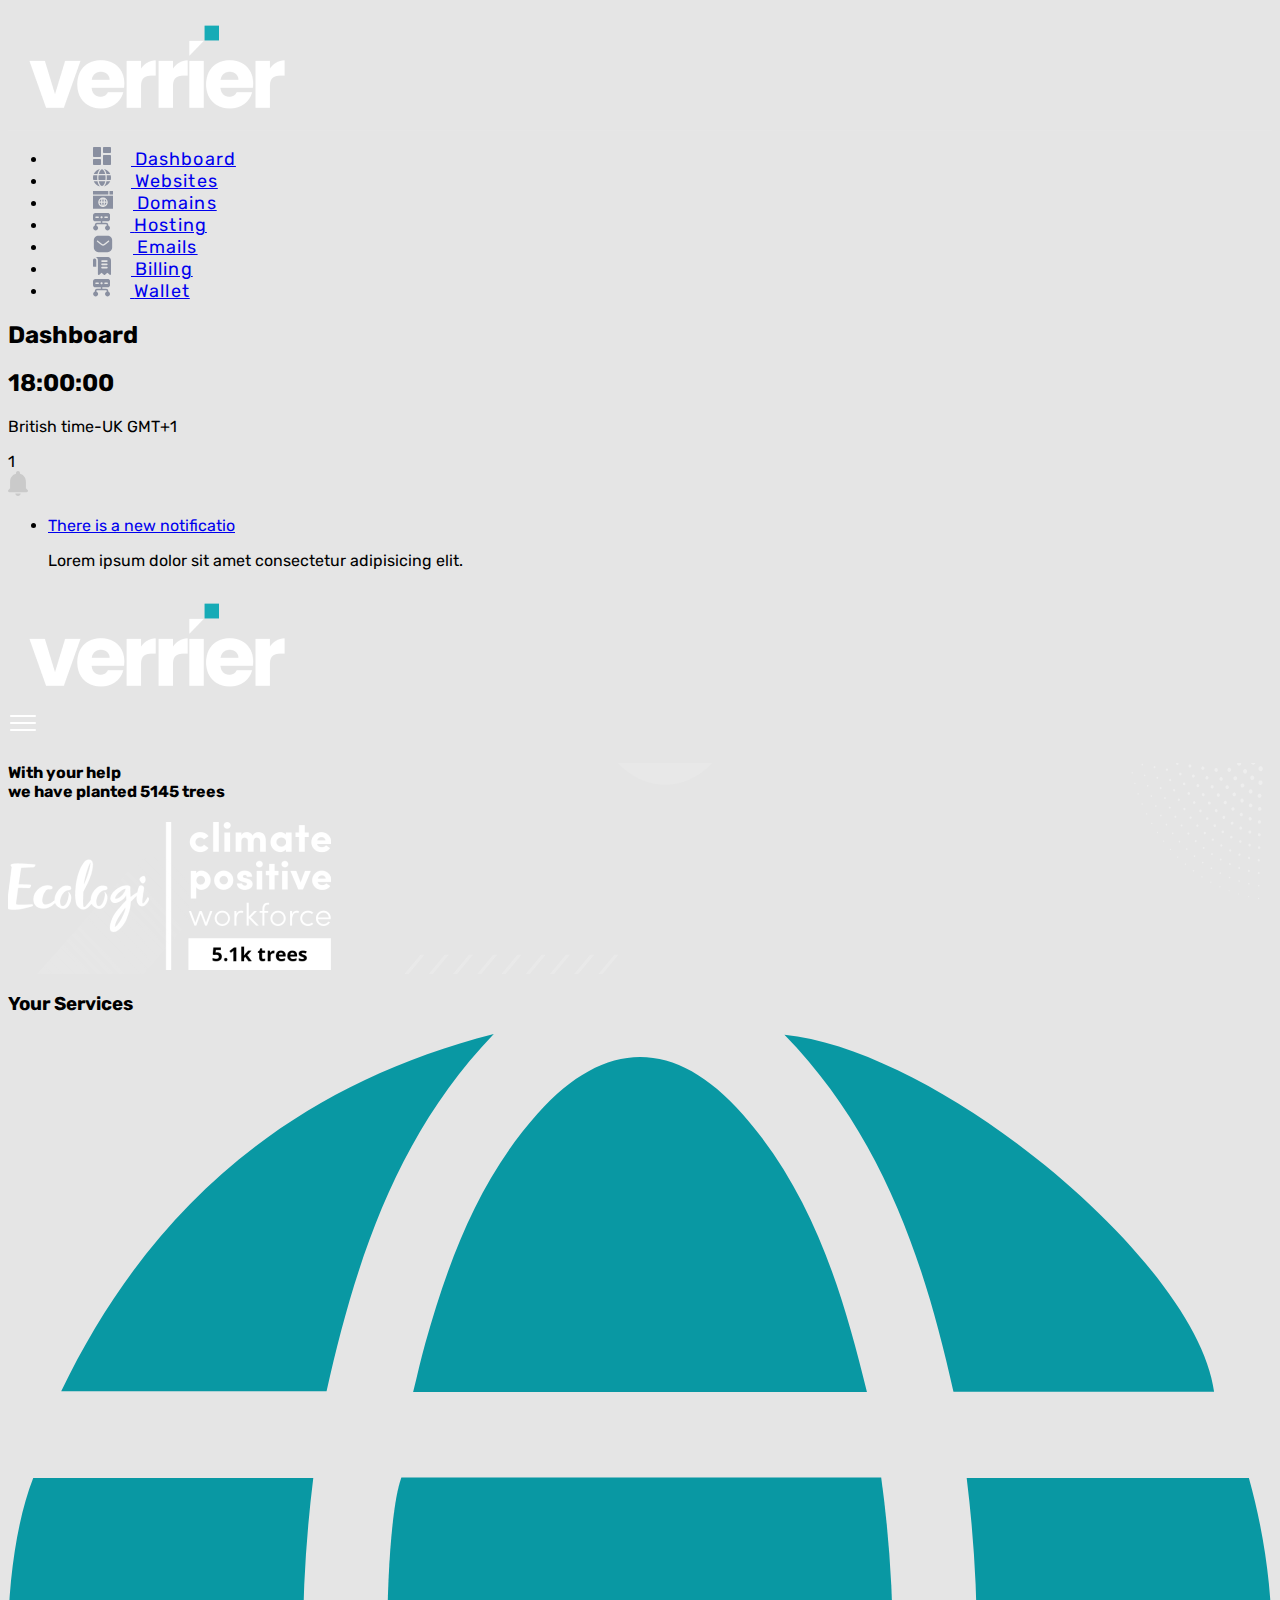
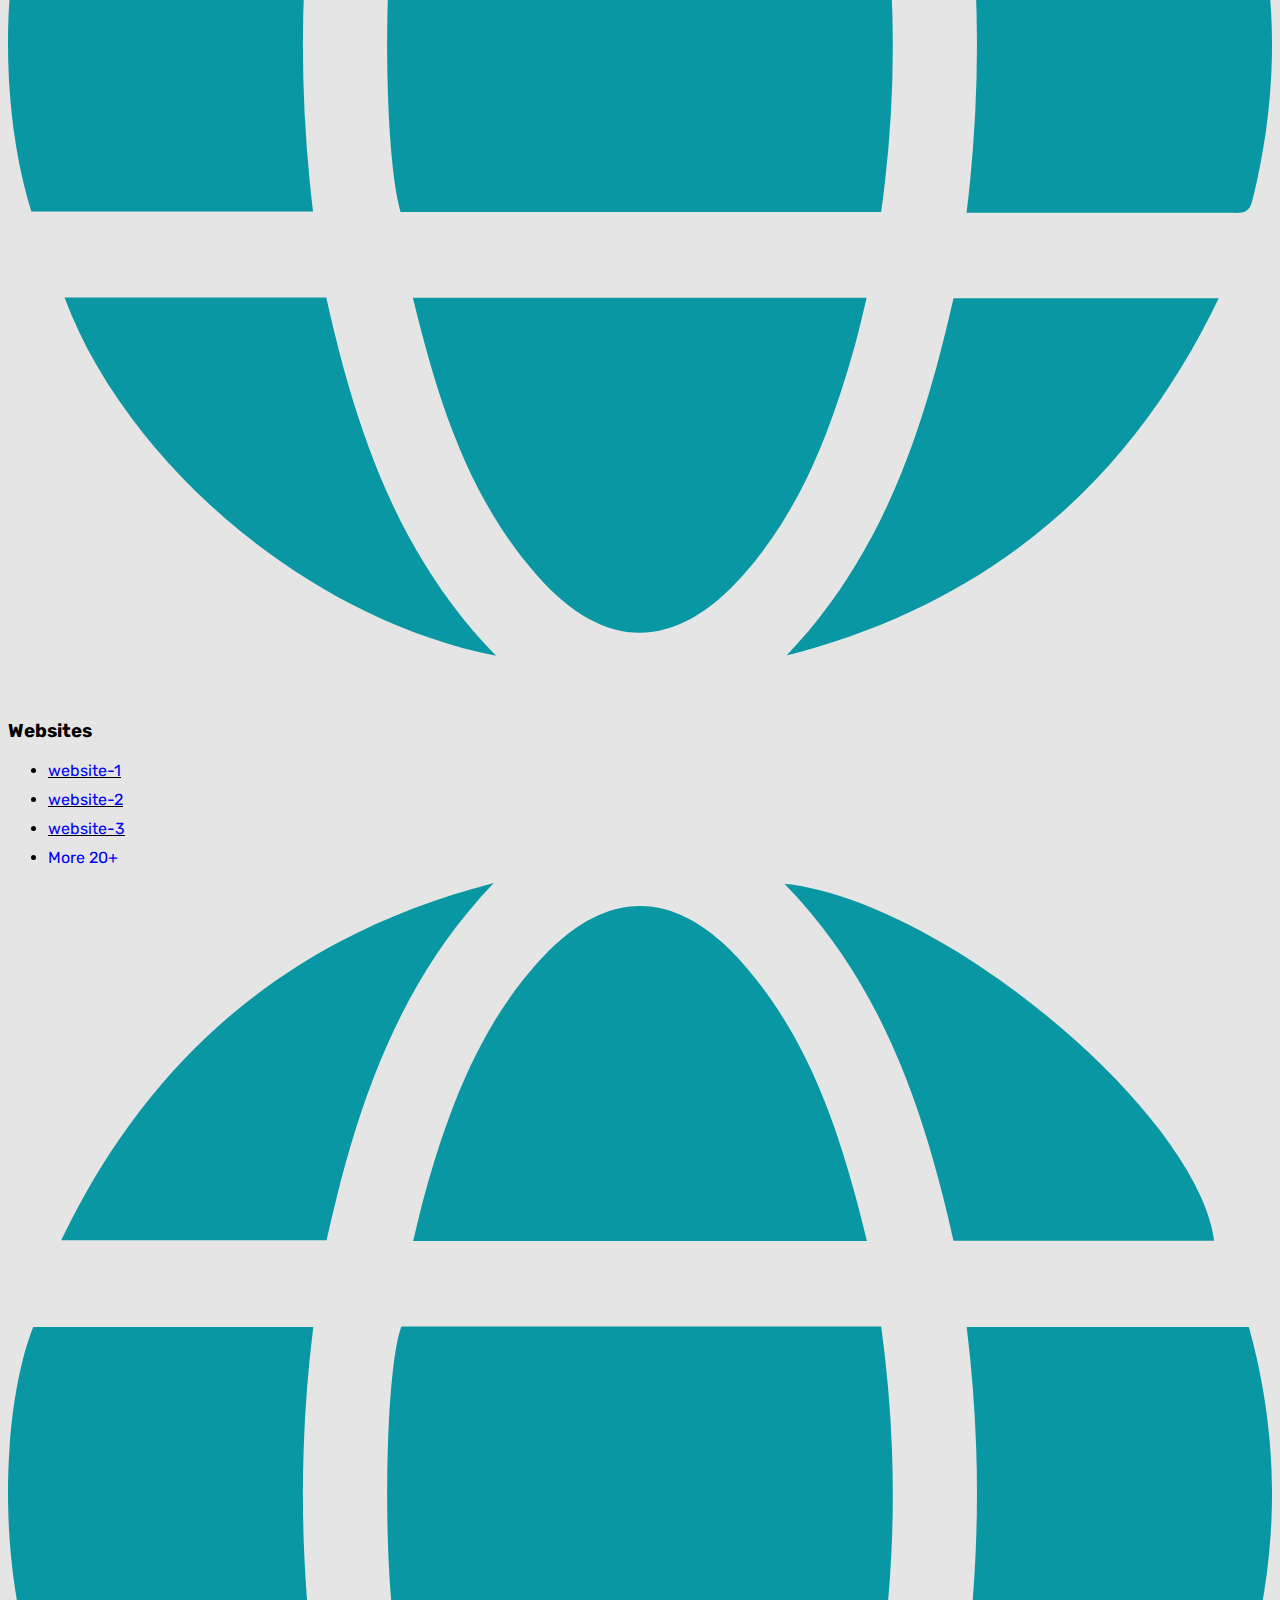
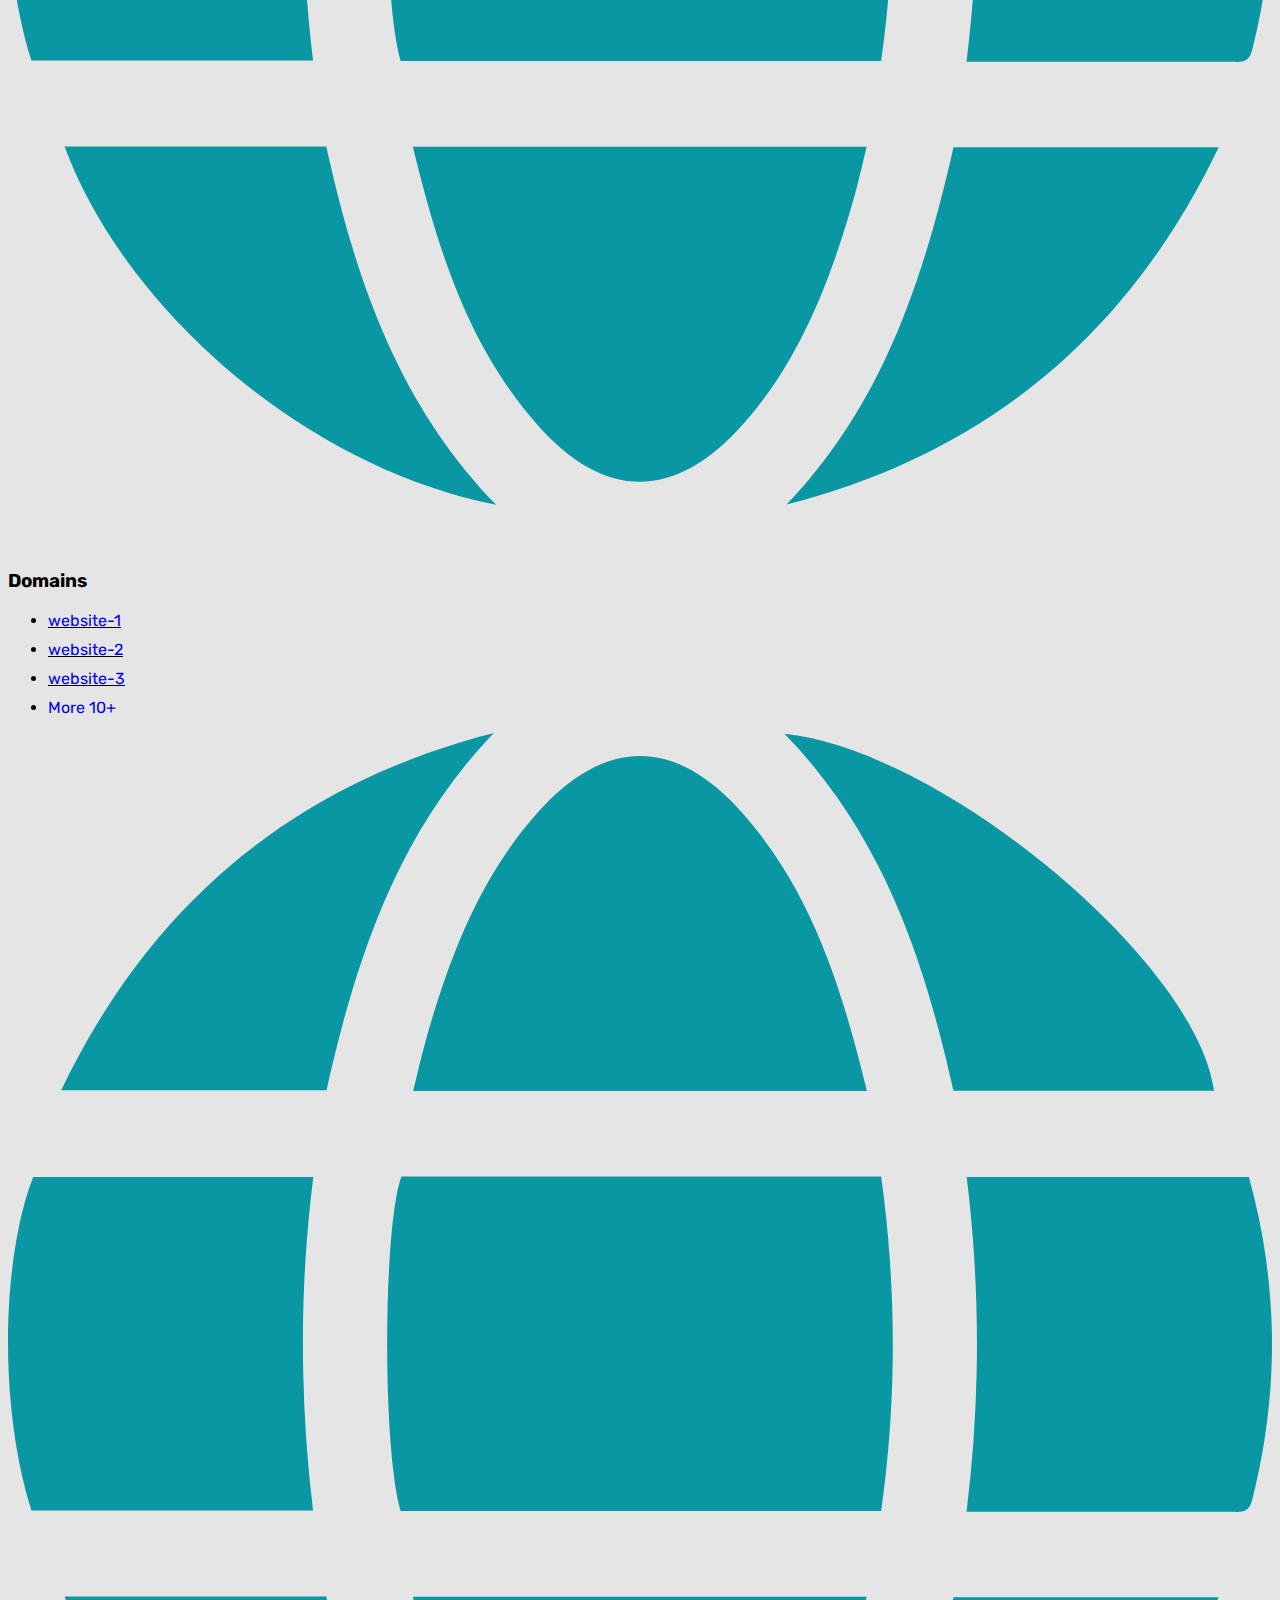
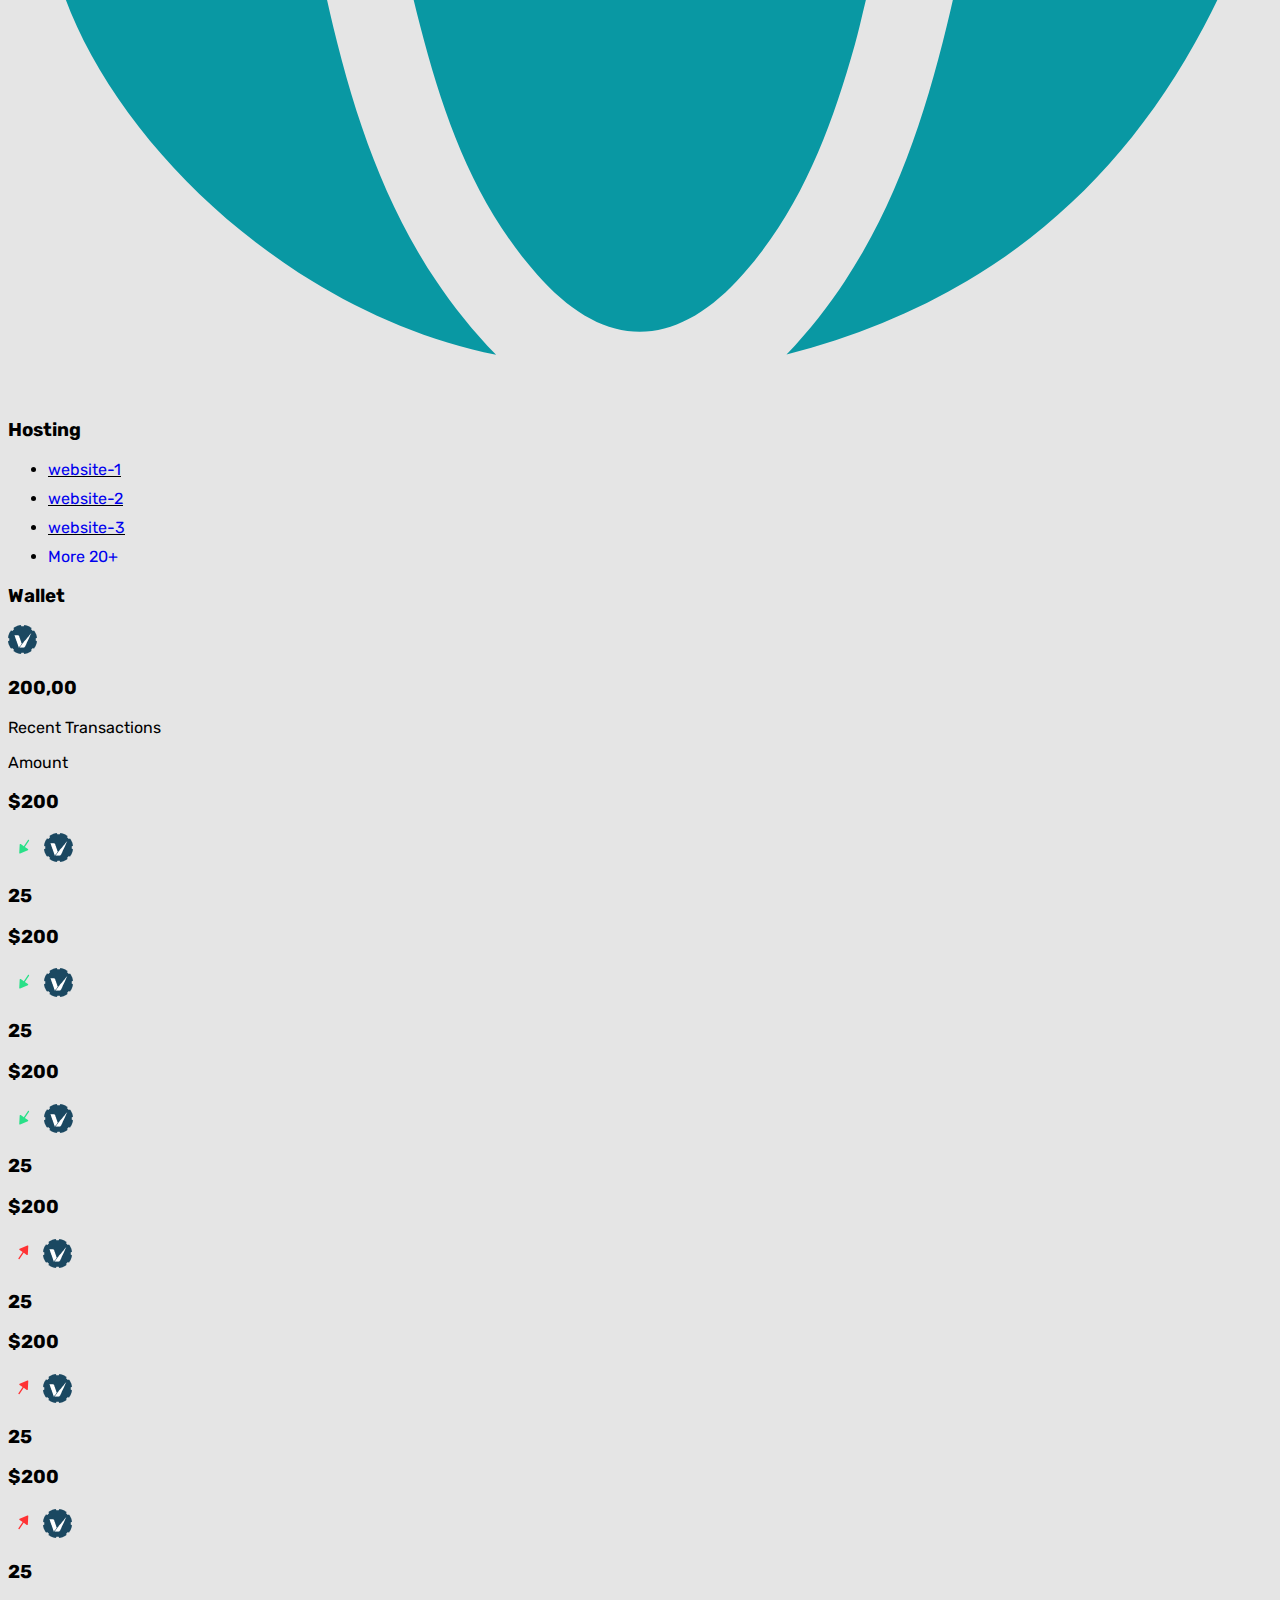
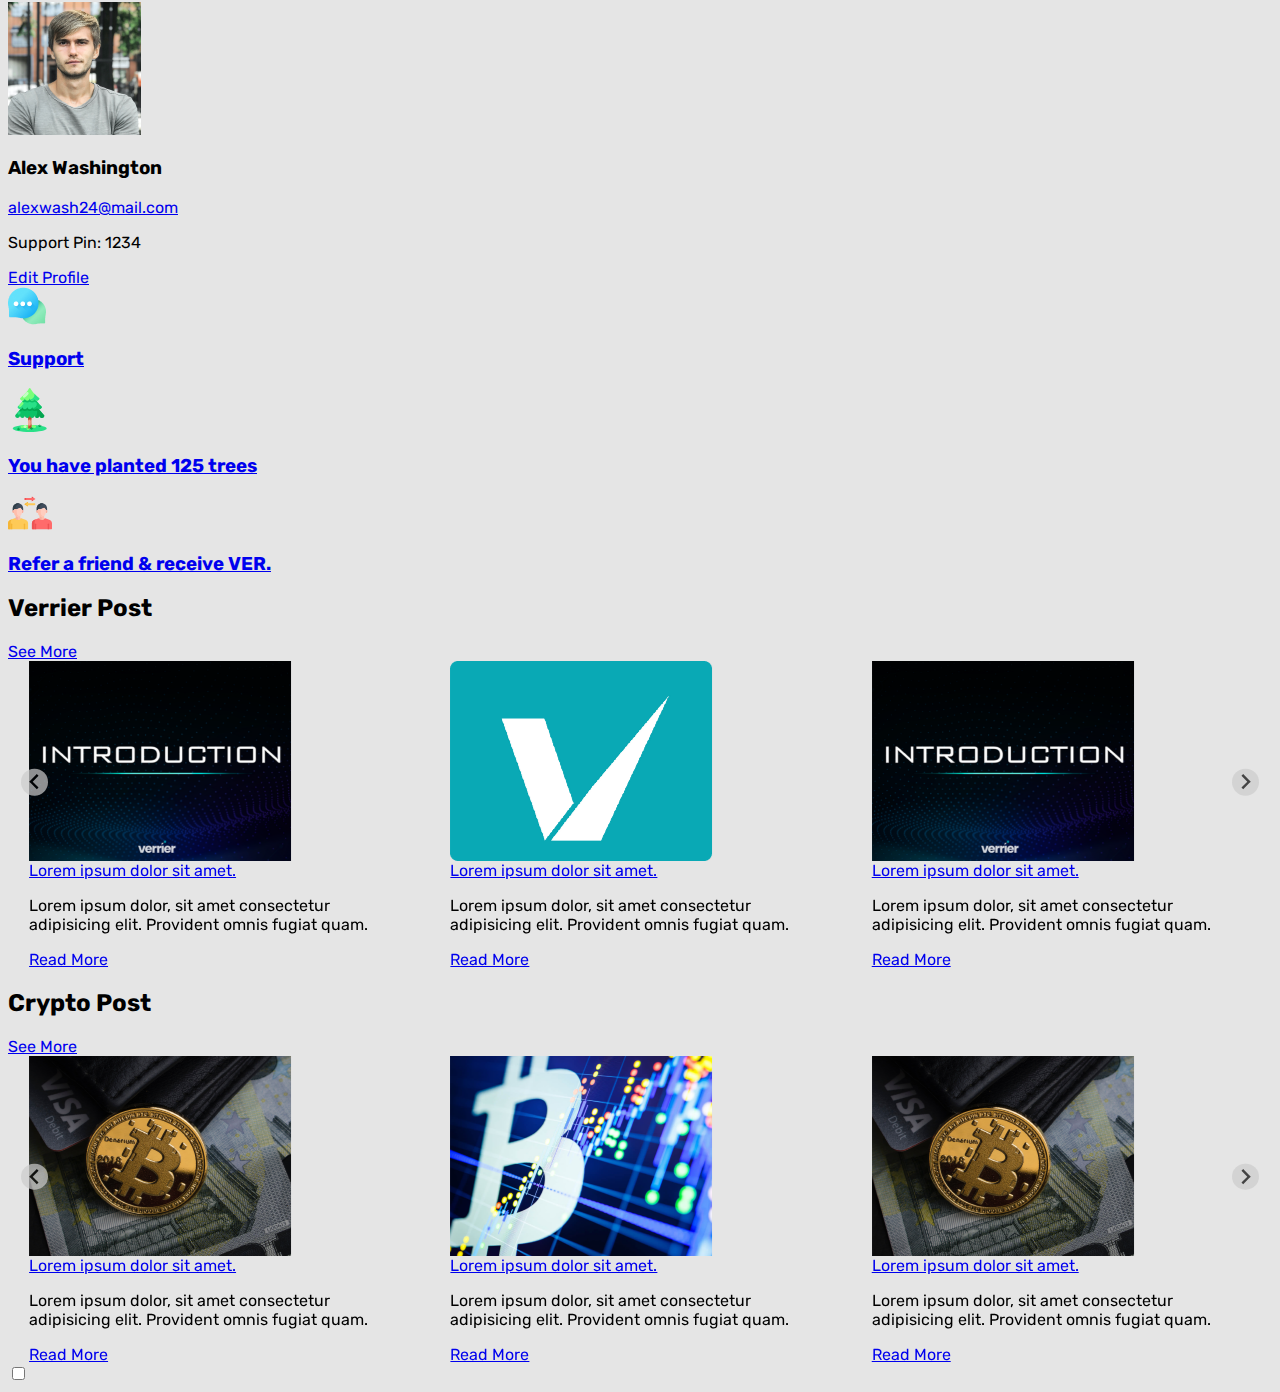
==== domains.html @ bfeae564 "Home page and wallet page design complete with responsive" ====
<!DOCTYPE html>
<html lang="en" class="">

<head>
    <meta charset="UTF-8" />
    <meta http-equiv="X-UA-Compatible" content="IE=edge" />
    <meta name="viewport" content="width=device-width, initial-scale=1.0" />
    <title>Verrier Technology Dashboard</title>

    
    <!-- Animate CSS -->
    <link rel="stylesheet" href="./lib/animate.min.css" />
    <!-- Slider Style CSS -->
    <link rel="stylesheet" href="./lib/splide.min.css" />
    <!-- Styleseets Files -->
    <link rel="stylesheet" href="style.css" />
    <link rel="stylesheet" href="./inc/custom.style.css" />

</head>

<body class="dark:bg-body-black">
    <div class="w-full min-h-screen">
        <div class="max-w-full mx-auto">
            <div class="flex">

                <!-- Header Area -->
                <header
                    class="menu-bar text-gray-400 dark:text-gray-200 bg-site-blue dark:bg-dark-black min-h-screen w-0 hidden lg:w-64 lg:max-w-6xl lg:block flex-shrink-0">
                    <div class="menu-content">
                        <div class="logo h-20 flex justify-center items-center mb-8 animate__animated animate__fadeIn">
                            <a class="" href="index.html">
                                <img class="block text-center mx-auto w-40" src="media/logo.png" alt="logo" />
                            </a>
                        </div>
                        <nav class="menu-items animate__animated animate__fadeIn">
                            <ul class="list-none">
                                <li>
                                    <a class="flex align-middle active" href="index.html">
                                        <svg viewBox="0 0 20 20" fill="none" xmlns="http://www.w3.org/2000/svg">
                                            <path
                                                d="M1.11111 11.1111H7.77778C8.38889 11.1111 8.88889 10.6111 8.88889 10V1.11111C8.88889 0.5 8.38889 0 7.77778 0H1.11111C0.5 0 0 0.5 0 1.11111V10C0 10.6111 0.5 11.1111 1.11111 11.1111ZM1.11111 20H7.77778C8.38889 20 8.88889 19.5 8.88889 18.8889V14.4444C8.88889 13.8333 8.38889 13.3333 7.77778 13.3333H1.11111C0.5 13.3333 0 13.8333 0 14.4444V18.8889C0 19.5 0.5 20 1.11111 20ZM12.2222 20H18.8889C19.5 20 20 19.5 20 18.8889V10C20 9.38889 19.5 8.88889 18.8889 8.88889H12.2222C11.6111 8.88889 11.1111 9.38889 11.1111 10V18.8889C11.1111 19.5 11.6111 20 12.2222 20ZM11.1111 1.11111V5.55556C11.1111 6.16667 11.6111 6.66667 12.2222 6.66667H18.8889C19.5 6.66667 20 6.16667 20 5.55556V1.11111C20 0.5 19.5 0 18.8889 0H12.2222C11.6111 0 11.1111 0.5 11.1111 1.11111Z"
                                                fill="#898FA0" />
                                        </svg>
                                        <span>Dashboard</span>
                                    </a>
                                </li>
                                <li>
                                    <a class="flex align-middle" href="website.html">
                                        <svg viewBox="0 0 20 20" fill="none" xmlns="http://www.w3.org/2000/svg">
                                            <path
                                                d="M13.8165 7.01773C11.2578 7.01773 8.73851 7.01773 6.22384 7.01773C5.93051 7.82752 5.92184 11.3384 6.21184 12.3096C8.73451 12.3096 11.2625 12.3096 13.8152 12.3096C14.0638 10.5472 14.0598 8.7994 13.8165 7.01773Z"
                                                fill="#898FA0" />
                                            <path
                                                d="M13.5863 13.6681C11.1762 13.6681 8.80492 13.6681 6.40625 13.6681C6.79625 15.2691 7.26758 16.8083 8.37158 18.0612C9.44292 19.2769 10.5643 19.2689 11.6403 18.0472C12.5569 17.0069 13.0269 15.7461 13.3956 14.4387C13.4643 14.1949 13.5176 13.9471 13.5863 13.6681Z"
                                                fill="#898FA0" />
                                            <path
                                                d="M6.41016 5.66519C8.81882 5.66519 11.1915 5.66519 13.5908 5.66519C13.2015 4.06554 12.7295 2.52635 11.6275 1.2728C10.5635 0.0631042 9.45015 0.0631046 8.38149 1.25885C7.44882 2.30181 6.97549 3.57329 6.60282 4.89128C6.53349 5.13508 6.48016 5.38286 6.41016 5.66519Z"
                                                fill="#898FA0" />
                                            <path
                                                d="M19.6343 7.02571C18.1503 7.02571 16.6803 7.02571 15.169 7.02571C15.3863 8.79144 15.3863 10.5392 15.167 12.3236C15.4403 12.3236 15.6703 12.3236 15.901 12.3236C17.0543 12.3236 18.2083 12.3236 19.3617 12.3229C19.5023 12.3229 19.633 12.3495 19.6856 12.1409C20.1163 10.4343 20.1096 8.7363 19.6343 7.02571Z"
                                                fill="#898FA0" />
                                            <path
                                                d="M4.83046 7.02638C3.32446 7.02638 1.86113 7.02638 0.399129 7.02638C-0.0668709 8.21084 -0.184204 10.5299 0.369796 12.3023C1.83446 12.3023 3.30713 12.3023 4.82646 12.3023C4.61446 10.5432 4.60979 8.7941 4.83046 7.02638Z"
                                                fill="#898FA0" />
                                            <path
                                                d="M12.3184 19.328C15.4717 18.5215 17.7344 16.6449 19.157 13.6734C17.7324 13.6734 16.3637 13.6734 14.9604 13.6734C14.493 15.7341 13.849 17.731 12.3184 19.328Z"
                                                fill="#898FA0" />
                                            <path
                                                d="M12.2852 0.0119557C13.8292 1.59832 14.4958 3.57331 14.9598 5.66122C16.3372 5.66122 17.7105 5.66122 19.0838 5.66122C18.8218 3.63774 14.7858 0.267049 12.2852 0.0119557Z"
                                                fill="#898FA0" />
                                            <path
                                                d="M7.68646 -1.14441e-05C4.52846 0.810443 2.2658 2.68445 0.841797 5.65457C2.27046 5.65457 3.64646 5.65457 5.04046 5.65457C5.50313 3.57795 6.1598 1.58968 7.68646 -1.14441e-05Z"
                                                fill="#898FA0" />
                                            <path
                                                d="M5.03586 13.6648C3.6432 13.6648 2.27186 13.6648 0.894531 13.6648C1.80853 16.1447 4.5932 18.7062 7.7232 19.3333C6.1692 17.735 5.50253 15.7647 5.03586 13.6648Z"
                                                fill="#898FA0" />
                                        </svg>
                                        <span>Websites</span>
                                    </a>
                                </li>
                                <li>
                                    <a class="flex align-middle" href="domains.html">
                                        <svg viewBox="0 0 20 18" fill="none" xmlns="http://www.w3.org/2000/svg">
                                            <path d="M20 0H16.4844V3.51562H20V0Z" fill="#898FA0" />
                                            <path d="M15.3125 0H0V3.51562H15.3125V0Z" fill="#898FA0" />
                                            <path
                                                d="M9.21973 11.7578C9.30617 13.5269 9.76961 14.5301 9.99988 14.7105C10.2302 14.5301 10.6936 13.5269 10.78 11.7578H9.21973Z"
                                                fill="#898FA0" />
                                            <path
                                                d="M8.46887 14.2836C8.23598 13.585 8.09039 12.704 8.04762 11.7578H6.49414C6.68961 12.9312 7.46168 13.9119 8.50844 14.3979C8.49512 14.3607 8.48191 14.3227 8.46887 14.2836Z"
                                                fill="#898FA0" />
                                            <path
                                                d="M9.99988 7.63327C9.76961 7.81362 9.30617 8.81682 9.21973 10.5859H10.78C10.6936 8.81682 10.2302 7.81362 9.99988 7.63327Z"
                                                fill="#898FA0" />
                                            <path
                                                d="M6.49414 10.5859H8.04762C8.09035 9.63969 8.23598 8.75875 8.46887 8.06012C8.48188 8.02106 8.49508 7.98309 8.50844 7.94586C7.46168 8.43184 6.68957 9.41254 6.49414 10.5859Z"
                                                fill="#898FA0" />
                                            <path
                                                d="M11.4922 7.94586C11.5055 7.98309 11.5187 8.02106 11.5318 8.06012C11.7646 8.75875 11.9103 9.63969 11.953 10.5859H13.5065C13.311 9.41254 12.5389 8.43184 11.4922 7.94586Z"
                                                fill="#898FA0" />
                                            <path
                                                d="M0 4.6875V17.6562H20V4.6875H0ZM10 15.8984C7.39375 15.8984 5.27344 13.7781 5.27344 11.1719C5.27344 8.56562 7.39375 6.44531 10 6.44531C12.6062 6.44531 14.7266 8.56562 14.7266 11.1719C14.7266 13.7781 12.6062 15.8984 10 15.8984Z"
                                                fill="#898FA0" />
                                            <path
                                                d="M11.953 11.7578C11.9102 12.7041 11.7646 13.585 11.5318 14.2836C11.5188 14.3227 11.5055 14.3607 11.4922 14.3979C12.5389 13.9119 13.311 12.9312 13.5065 11.7578H11.953Z"
                                                fill="#898FA0" />
                                        </svg>
                                        <span>Domains</span>
                                    </a>
                                </li>
                                <li>
                                    <a class="flex align-middle" href="hosting.html">
                                        <svg viewBox="0 0 20 21" fill="none" xmlns="http://www.w3.org/2000/svg">
                                            <path
                                                d="M9.13366 11.4412C9.13366 10.8613 9.13366 10.3363 9.13366 9.765C8.98935 9.765 8.86158 9.765 8.73316 9.765C6.7697 9.76566 4.80558 9.76831 2.84212 9.76698C1.11566 9.76566 0.00219079 8.65418 0.0015288 6.93434C0.00020482 5.53291 -0.00111916 4.13148 0.0015288 2.73071C0.00483874 1.16114 1.14545 0.00530479 2.71039 0.00331883C7.56475 -0.00131509 12.4191 -0.00131509 17.2735 0.00265684C18.8563 0.00398081 19.9962 1.15849 19.9989 2.74858C20.0015 4.18311 20.0009 5.61698 19.9989 7.05151C19.9969 8.60586 18.8378 9.76169 17.2735 9.76434C15.2769 9.76765 13.2797 9.765 11.2831 9.765C11.1534 9.765 11.0236 9.765 10.872 9.765C10.872 10.3323 10.872 10.8659 10.872 11.4445C11.0044 11.4445 11.1223 11.4445 11.2394 11.4445C12.5853 11.4445 13.9311 11.4431 15.2776 11.4451C16.7949 11.4471 17.8209 12.4639 17.7885 13.9825C17.7786 14.4472 17.8792 14.7041 18.33 14.9444C19.5196 15.5779 20.0585 16.9145 19.742 18.1822C19.4316 19.4261 18.3843 20.2727 17.057 20.3535C15.7145 20.4349 14.4514 19.4731 14.1443 18.1345C13.8245 16.7417 14.5103 15.3131 15.7741 14.8021C16.0409 14.6942 16.1335 14.5598 16.1018 14.2937C16.0872 14.1738 16.1011 14.0514 16.0991 13.9296C16.0898 13.4311 15.8158 13.1531 15.316 13.1524C13.6392 13.1497 11.9623 13.1517 10.2855 13.1517C8.43195 13.1517 6.57839 13.1504 4.72548 13.1517C4.13499 13.1524 3.90726 13.3808 3.90197 13.9686C3.90197 14.0017 3.90594 14.0355 3.9013 14.0679C3.84305 14.4664 3.96221 14.6968 4.36668 14.9014C5.55892 15.5051 6.14214 16.8251 5.86741 18.1027C5.5993 19.3506 4.54211 20.2449 3.20953 20.3509C1.87694 20.4568 0.594009 19.5128 0.259042 18.1809C-0.0865157 16.8046 0.580769 15.3423 1.83391 14.8193C2.13843 14.6922 2.22316 14.5386 2.20463 14.2367C2.16954 13.6687 2.22647 13.11 2.53695 12.6109C3.01953 11.835 3.7325 11.4537 4.63611 11.4458C6.00378 11.4339 7.37211 11.4412 8.74044 11.4405C8.85827 11.4412 8.97743 11.4412 9.13366 11.4412ZM4.81882 4.07984C4.37727 4.07984 3.93639 4.07322 3.49484 4.08183C2.97452 4.0911 2.66206 4.37972 2.6422 4.85371C2.62036 5.36543 2.91693 5.7421 3.43791 5.75865C4.34153 5.78777 5.24713 5.78844 6.15074 5.76063C6.64061 5.74541 6.96499 5.3449 6.9491 4.8782C6.93255 4.39561 6.60553 4.09176 6.0766 4.08183C5.65756 4.07389 5.23786 4.07984 4.81882 4.07984ZM15.3054 4.08117C15.3054 4.08051 15.3054 4.08051 15.3054 4.07984C14.8863 4.07984 14.4666 4.07984 14.0476 4.07984C14.0258 4.07984 14.0033 4.07984 13.9814 4.08051C13.4783 4.10169 13.1592 4.40091 13.1374 4.87291C13.1162 5.32769 13.43 5.73812 13.8973 5.75335C14.8228 5.78446 15.7502 5.78645 16.6757 5.75666C17.1636 5.74077 17.482 5.32637 17.4529 4.85834C17.4237 4.38634 17.1027 4.08977 16.5963 4.08117C16.166 4.07521 15.7357 4.08117 15.3054 4.08117ZM8.73779 4.9113C8.73647 5.59514 9.31041 6.18894 9.98101 6.19821C10.6648 6.20747 11.2606 5.60904 11.2606 4.91329C11.2613 4.24269 10.6635 3.64823 9.9916 3.64955C9.29386 3.65154 8.73912 4.21026 8.73779 4.9113Z"
                                                fill="#898FA0" />
                                        </svg>
                                        <span>Hosting</span>
                                    </a>
                                </li>
                                <li>
                                    <a class="flex align-middle" href="emails.html">
                                        <svg viewBox="0 0 20 18" fill="none" xmlns="http://www.w3.org/2000/svg">
                                            <path fill-rule="evenodd" clip-rule="evenodd"
                                                d="M14.5281 0.75C15.7573 0.75 16.9398 1.23583 17.8097 2.10758C18.6806 2.9775 19.1673 4.15083 19.1673 5.37917V12.6208C19.1673 15.1783 17.0865 17.25 14.5281 17.25H5.47232C2.9139 17.25 0.833984 15.1783 0.833984 12.6208V5.37917C0.833984 2.82167 2.90473 0.75 5.47232 0.75H14.5281ZM15.9865 6.745L16.0598 6.67167C16.2789 6.40583 16.2789 6.02083 16.0497 5.755C15.9223 5.61842 15.7472 5.535 15.5648 5.51667C15.3723 5.50658 15.189 5.57167 15.0506 5.7L10.9173 9C10.3857 9.44092 9.6239 9.44092 9.08399 9L4.95899 5.7C4.6739 5.48917 4.27974 5.51667 4.04232 5.76417C3.79482 6.01167 3.76732 6.40583 3.97724 6.68083L4.09732 6.8L8.26815 10.0542C8.78149 10.4575 9.4039 10.6775 10.0557 10.6775C10.7056 10.6775 11.339 10.4575 11.8514 10.0542L15.9865 6.745Z"
                                                fill="#898FA0" />
                                        </svg>
                                        <span>Emails</span>
                                    </a>
                                </li>
                                <li>
                                    <a class="flex align-middle" href="billing.html">
                                        <svg viewBox="0 0 20 20" fill="none" xmlns="http://www.w3.org/2000/svg">
                                            <path
                                                d="M15.9024 17.5596C15.0617 18.2798 14.2516 18.9733 13.4409 19.6662C12.9429 20.092 12.5109 20.0954 12.0156 19.6723C11.1974 18.9733 10.3805 18.2716 9.54731 17.5569C8.70591 18.2764 7.87746 18.9808 7.0531 19.6914C6.80852 19.9019 6.54418 20.0252 6.21443 19.9666C5.82201 19.8972 5.5529 19.6512 5.49226 19.2574C5.45479 19.0128 5.45275 18.7608 5.45275 18.5114C5.45547 13.506 5.48068 8.50118 5.45275 3.49573C5.44525 2.08613 4.68834 1.06283 3.44839 0.401297C3.34074 0.344069 3.22833 0.295697 3.11796 0.243237C3.1166 0.204404 3.11592 0.164889 3.11523 0.126055C3.37072 0.0844962 3.6262 0.00751023 3.88169 0.00682894C7.62743 -0.000665277 11.3725 -0.00202786 15.1182 0.00478506C15.775 0.00614764 16.4468 -0.0292795 17.0851 0.0926718C18.8612 0.432637 19.9976 1.9124 19.999 3.80026C20.0024 8.68036 19.9983 13.5611 19.997 18.4412C19.997 18.679 20.0126 18.9202 19.9833 19.1552C19.8866 19.9278 19.0895 20.2548 18.4872 19.7589C17.7344 19.1382 17.002 18.493 16.2601 17.8587C16.1483 17.7627 16.0346 17.67 15.9024 17.5596ZM12.718 12.7225C12.718 12.7218 12.718 12.7218 12.718 12.7211C13.6037 12.7211 14.4887 12.7238 15.3744 12.7204C15.9433 12.7184 16.335 12.3634 16.3486 11.8477C16.363 11.3129 15.9862 10.913 15.4044 10.9089C13.6221 10.8966 11.8399 10.8973 10.0583 10.9082C9.46828 10.9116 9.09016 11.2999 9.10106 11.8341C9.11196 12.3648 9.50507 12.7197 10.0957 12.7218C10.9705 12.7245 11.8439 12.7225 12.718 12.7225ZM12.7262 7.27213C11.8521 7.27213 10.978 7.27008 10.1039 7.27281C9.50916 7.27485 9.11605 7.62299 9.10174 8.15304C9.08676 8.69944 9.47441 9.08505 10.0855 9.08777C11.8446 9.09595 13.6044 9.09527 15.3642 9.08777C15.9576 9.08573 16.348 8.71647 16.3514 8.18915C16.3548 7.64752 15.9501 7.27417 15.3485 7.27213C14.4737 7.27008 13.6003 7.27213 12.7262 7.27213ZM12.6901 5.45172C13.5526 5.45172 14.4145 5.4558 15.277 5.44831C15.4555 5.44695 15.6449 5.43196 15.8097 5.36996C16.1947 5.22553 16.4011 4.82356 16.3398 4.40457C16.2792 3.99034 15.9426 3.66469 15.4998 3.6531C14.7517 3.63335 14.0023 3.64357 13.2535 3.64289C12.1873 3.6422 11.1204 3.63539 10.0542 3.64629C9.41855 3.6531 9.01931 4.11775 9.11469 4.70706C9.18691 5.15535 9.54663 5.4449 10.0699 5.44899C10.9433 5.45649 11.8167 5.45103 12.6901 5.45172Z"
                                                fill="#898FA0" />
                                            <path
                                                d="M3.64549 7.01661C3.64549 8.19729 3.63867 9.37796 3.65026 10.5586C3.65298 10.8203 3.58349 10.9156 3.30757 10.9095C2.54725 10.8925 1.78624 10.9116 1.02592 10.9027C0.358937 10.8952 0.0101152 10.558 0.00807136 9.89507C-0.000104144 7.73742 -0.00555448 5.58045 0.00943394 3.42416C0.0162469 2.40358 0.850829 1.61465 1.85165 1.63168C2.87018 1.64871 3.65503 2.46899 3.65298 3.50864C3.65094 4.67773 3.6523 5.84683 3.6523 7.01593C3.65026 7.01661 3.64753 7.01661 3.64549 7.01661Z"
                                                fill="#898FA0" />
                                        </svg>
                                        <span>Billing</span>
                                    </a>
                                </li>
                                <li>
                                    <a class="flex align-middle" href="wallet.html">
                                        <svg viewBox="0 0 20 21" fill="none" xmlns="http://www.w3.org/2000/svg">
                                            <path
                                                d="M9.13366 11.4412C9.13366 10.8613 9.13366 10.3363 9.13366 9.765C8.98935 9.765 8.86158 9.765 8.73316 9.765C6.7697 9.76566 4.80558 9.76831 2.84212 9.76698C1.11566 9.76566 0.00219079 8.65418 0.0015288 6.93434C0.00020482 5.53291 -0.00111916 4.13148 0.0015288 2.73071C0.00483874 1.16114 1.14545 0.00530479 2.71039 0.00331883C7.56475 -0.00131509 12.4191 -0.00131509 17.2735 0.00265684C18.8563 0.00398081 19.9962 1.15849 19.9989 2.74858C20.0015 4.18311 20.0009 5.61698 19.9989 7.05151C19.9969 8.60586 18.8378 9.76169 17.2735 9.76434C15.2769 9.76765 13.2797 9.765 11.2831 9.765C11.1534 9.765 11.0236 9.765 10.872 9.765C10.872 10.3323 10.872 10.8659 10.872 11.4445C11.0044 11.4445 11.1223 11.4445 11.2394 11.4445C12.5853 11.4445 13.9311 11.4431 15.2776 11.4451C16.7949 11.4471 17.8209 12.4639 17.7885 13.9825C17.7786 14.4472 17.8792 14.7041 18.33 14.9444C19.5196 15.5779 20.0585 16.9145 19.742 18.1822C19.4316 19.4261 18.3843 20.2727 17.057 20.3535C15.7145 20.4349 14.4514 19.4731 14.1443 18.1345C13.8245 16.7417 14.5103 15.3131 15.7741 14.8021C16.0409 14.6942 16.1335 14.5598 16.1018 14.2937C16.0872 14.1738 16.1011 14.0514 16.0991 13.9296C16.0898 13.4311 15.8158 13.1531 15.316 13.1524C13.6392 13.1497 11.9623 13.1517 10.2855 13.1517C8.43195 13.1517 6.57839 13.1504 4.72548 13.1517C4.13499 13.1524 3.90726 13.3808 3.90197 13.9686C3.90197 14.0017 3.90594 14.0355 3.9013 14.0679C3.84305 14.4664 3.96221 14.6968 4.36668 14.9014C5.55892 15.5051 6.14214 16.8251 5.86741 18.1027C5.5993 19.3506 4.54211 20.2449 3.20953 20.3509C1.87694 20.4568 0.594009 19.5128 0.259042 18.1809C-0.0865157 16.8046 0.580769 15.3423 1.83391 14.8193C2.13843 14.6922 2.22316 14.5386 2.20463 14.2367C2.16954 13.6687 2.22647 13.11 2.53695 12.6109C3.01953 11.835 3.7325 11.4537 4.63611 11.4458C6.00378 11.4339 7.37211 11.4412 8.74044 11.4405C8.85827 11.4412 8.97743 11.4412 9.13366 11.4412ZM4.81882 4.07984C4.37727 4.07984 3.93639 4.07322 3.49484 4.08183C2.97452 4.0911 2.66206 4.37972 2.6422 4.85371C2.62036 5.36543 2.91693 5.7421 3.43791 5.75865C4.34153 5.78777 5.24713 5.78844 6.15074 5.76063C6.64061 5.74541 6.96499 5.3449 6.9491 4.8782C6.93255 4.39561 6.60553 4.09176 6.0766 4.08183C5.65756 4.07389 5.23786 4.07984 4.81882 4.07984ZM15.3054 4.08117C15.3054 4.08051 15.3054 4.08051 15.3054 4.07984C14.8863 4.07984 14.4666 4.07984 14.0476 4.07984C14.0258 4.07984 14.0033 4.07984 13.9814 4.08051C13.4783 4.10169 13.1592 4.40091 13.1374 4.87291C13.1162 5.32769 13.43 5.73812 13.8973 5.75335C14.8228 5.78446 15.7502 5.78645 16.6757 5.75666C17.1636 5.74077 17.482 5.32637 17.4529 4.85834C17.4237 4.38634 17.1027 4.08977 16.5963 4.08117C16.166 4.07521 15.7357 4.08117 15.3054 4.08117ZM8.73779 4.9113C8.73647 5.59514 9.31041 6.18894 9.98101 6.19821C10.6648 6.20747 11.2606 5.60904 11.2606 4.91329C11.2613 4.24269 10.6635 3.64823 9.9916 3.64955C9.29386 3.65154 8.73912 4.21026 8.73779 4.9113Z"
                                                fill="#898FA0" />
                                        </svg>
                                        <span>Wallet</span>
                                    </a>
                                </li>
                            </ul>
                        </nav>
                    </div>
                </header>

                <!-- Main Content Area -->
                <main class="content w-full max-w-full overflow-x-hidden">
                    <div class="content-box">
                        <div class="top-bar bg-site-blue lg:bg-white dark:bg-dark-black px-6 lg:px-12 h-20">

                            <!-- Desktop Menu Bar -->
                            <div class="top-bar-content hidden lg:flex justify-between items-center h-full">

                                <!-- Page Title -->
                                <div class="w-full title animate__animated animate__fadeIn">
                                    <h2 class="font-bold text-3xl dark:text-gray-200">Dashboard</h2>
                                </div>

                                <!-- Time Zone -->
                                <div class="w-full time animate__animated animate__fadeIn text-center">
                                    <h2 class="font-bold text-2xl dark:text-gray-200">18:00:00</h2>
                                    <p class="text-sm text-gray-500">British time-UK GMT+1</p>
                                </div>

                                <!-- Notifiacation Icon -->
                                <div class="w-full notify relative animate__animated animate__fadeIn">
                                    <div class="icon relative">
                                        <div
                                            class="noti-count absolute top-0 right-0 text-center bg-red w-4 h-4 rounded-full text-white text-xs -mt-2">
                                            1
                                        </div>
                                        <img class="w-4 ml-auto" src="media/notify.svg" alt="">
                                    </div>
                                    <div class="absolute top-5 right-0 w-52 notification-messeage hidden">
                                        <div class="bg-gray text-white">
                                            <ul class="w-full list-none p-3">
                                                <li>
                                                    <a href="#">There is a new notificatio</a>
                                                    <p>Lorem ipsum dolor sit amet consectetur adipisicing elit.</p>
                                                </li>
                                            </ul>
                                        </div>
                                    </div>
                                </div>
                            </div>

                            <!-- Mobile Menu Bar -->
                            <div class="block lg:hidden h-full mobile-menu">
                                <div class="mobile-menu-bar h-full flex items-center justify-between">
                                    
                                    <!-- Mobile Menu Logo -->
                                    <div class="mobile-logo">
                                        <a href="#">
                                            <img class="w-36" src="media/logo.png" alt="">
                                        </a>
                                    </div>

                                    <!-- Menu Open Button -->
                                    <a href="#open" class="w-10" id="open-menu-btn">
                                        <img class="w-9" src="media/menu-bar.svg" alt="">
                                    </a>
                                </div>
                            </div>
                        </div>

                        <!-- Content Area -->
                        <div class="content-bar w-full">
                            <div class="content mx-4 sm:mx-6 lg:mx-12 my-8">
                                <div class="flex flex-col-reverse xl:flex-row justify-between">

                                    <!-- Content Left Area -->
                                    <div class="body-content w-full xl:w-3/4 mr-8">

                                        <!-- Banner Section -->
                                        <div
                                            class="banner-section flex flex-col sm:flex-row justify-between bg-green dark:bg-site-blue rounded-2xl p-8 mb-8">
                                            <h4 class="text-white dark:text-gray-200 text-lg md:text-2xl font-medium animate__animated animate__fadeIn">With your
                                                help <br> we have planted <span class="font-bold">5145</span> trees</h4>
                                            <img class="w-40 md:w-48 mt-4 sm:mt-0 animate__animated animate__fadeIn" src="./media/ecology.png" alt="">
                                        </div>

                                        <!-- Below the Banner -->
                                        <div class="body-content-info flex flex-col md:flex-row justify-between">
                                            <div
                                                class="info-left-bar md:w-1/2 w-full bg-white dark:bg-dark-black text-black dark:text-gray-200 p-8 mr-0 mb-8 md:mr-4 md:mb-0 rounded-2xl">

                                                <!-- Info Left bar content -->
                                                <div class="info-left-bar-content animate__animated animate__fadeIn">
                                                    <h3 class="text-xl font-semibold">Your Services</h3>

                                                    <!-- Table Items -->
                                                    <div
                                                        class="data-table my-4  border-2 border-solid border-gray-100 dark:border-gray-400 rounded-lg p-4">
                                                        <div
                                                            class="table-header flex items-center  border-b-2 border-solid border-gray-100 dark:border-gray-400 pb-2.5">
                                                            <svg class="bg-light-green dark:bg-light-gray w-12 h-12 p-3 rounded-full"
                                                                viewBox="0 0 20 20" fill="none"
                                                                xmlns="http://www.w3.org/2000/svg">
                                                                <path
                                                                    d="M13.8165 7.01773C11.2578 7.01773 8.73851 7.01773 6.22384 7.01773C5.93051 7.82752 5.92184 11.3384 6.21184 12.3096C8.73451 12.3096 11.2625 12.3096 13.8152 12.3096C14.0638 10.5472 14.0598 8.7994 13.8165 7.01773Z"
                                                                    fill="#0998A3" />
                                                                <path
                                                                    d="M13.5863 13.6681C11.1762 13.6681 8.80492 13.6681 6.40625 13.6681C6.79625 15.2691 7.26758 16.8083 8.37158 18.0612C9.44292 19.2769 10.5643 19.2689 11.6403 18.0472C12.5569 17.0069 13.0269 15.7461 13.3956 14.4387C13.4643 14.1949 13.5176 13.9471 13.5863 13.6681Z"
                                                                    fill="#0998A3" />
                                                                <path
                                                                    d="M6.41016 5.66519C8.81882 5.66519 11.1915 5.66519 13.5908 5.66519C13.2015 4.06554 12.7295 2.52635 11.6275 1.2728C10.5635 0.0631042 9.45015 0.0631046 8.38149 1.25885C7.44882 2.30181 6.97549 3.57329 6.60282 4.89128C6.53349 5.13508 6.48016 5.38286 6.41016 5.66519Z"
                                                                    fill="#0998A3" />
                                                                <path
                                                                    d="M19.6343 7.02571C18.1503 7.02571 16.6803 7.02571 15.169 7.02571C15.3863 8.79144 15.3863 10.5392 15.167 12.3236C15.4403 12.3236 15.6703 12.3236 15.901 12.3236C17.0543 12.3236 18.2083 12.3236 19.3617 12.3229C19.5023 12.3229 19.633 12.3495 19.6856 12.1409C20.1163 10.4343 20.1096 8.7363 19.6343 7.02571Z"
                                                                    fill="#0998A3" />
                                                                <path
                                                                    d="M4.83046 7.02638C3.32446 7.02638 1.86113 7.02638 0.399129 7.02638C-0.0668709 8.21084 -0.184204 10.5299 0.369796 12.3023C1.83446 12.3023 3.30713 12.3023 4.82646 12.3023C4.61446 10.5432 4.60979 8.7941 4.83046 7.02638Z"
                                                                    fill="#0998A3" />
                                                                <path
                                                                    d="M12.3184 19.328C15.4717 18.5215 17.7344 16.6449 19.157 13.6734C17.7324 13.6734 16.3637 13.6734 14.9604 13.6734C14.493 15.7341 13.849 17.731 12.3184 19.328Z"
                                                                    fill="#0998A3" />
                                                                <path
                                                                    d="M12.2852 0.0119557C13.8292 1.59832 14.4958 3.57331 14.9598 5.66122C16.3372 5.66122 17.7105 5.66122 19.0838 5.66122C18.8218 3.63774 14.7858 0.267049 12.2852 0.0119557Z"
                                                                    fill="#0998A3" />
                                                                <path
                                                                    d="M7.68646 -1.14441e-05C4.52846 0.810443 2.2658 2.68445 0.841797 5.65457C2.27046 5.65457 3.64646 5.65457 5.04046 5.65457C5.50313 3.57795 6.1598 1.58968 7.68646 -1.14441e-05Z"
                                                                    fill="#0998A3" />
                                                                <path
                                                                    d="M5.03586 13.6648C3.6432 13.6648 2.27186 13.6648 0.894531 13.6648C1.80853 16.1447 4.5932 18.7062 7.7232 19.3333C6.1692 17.735 5.50253 15.7647 5.03586 13.6648Z"
                                                                    fill="#0998A3" />
                                                            </svg>
                                                            <h3
                                                                class="ml-4 text-lg font-semibold text-black dark:text-gray-200">
                                                                Websites</h3>
                                                        </div>
                                                        <div class="table-content">
                                                            <ul
                                                                class="list-none p-0 mt-4 text-black dark:text-gray-200">
                                                                <li><a href="#">website-1</a></li>
                                                                <li><a href="#">website-2</a></li>
                                                                <li><a href="#">website-3</a></li>
                                                                <li><a href="#">More 20+</a></li>
                                                            </ul>
                                                        </div>
                                                    </div>

                                                    <!-- Table Items -->
                                                    <div
                                                        class="data-table my-4  border-2 border-solid border-gray-100 dark:border-gray-400 rounded-lg p-4">
                                                        <div
                                                            class="table-header flex items-center  border-b-2 border-solid border-gray-100 dark:border-gray-400 pb-2.5">
                                                            <svg class="bg-light-green dark:bg-light-gray w-12 h-12 p-3 rounded-full"
                                                                viewBox="0 0 20 20" fill="none"
                                                                xmlns="http://www.w3.org/2000/svg">
                                                                <path
                                                                    d="M13.8165 7.01773C11.2578 7.01773 8.73851 7.01773 6.22384 7.01773C5.93051 7.82752 5.92184 11.3384 6.21184 12.3096C8.73451 12.3096 11.2625 12.3096 13.8152 12.3096C14.0638 10.5472 14.0598 8.7994 13.8165 7.01773Z"
                                                                    fill="#0998A3" />
                                                                <path
                                                                    d="M13.5863 13.6681C11.1762 13.6681 8.80492 13.6681 6.40625 13.6681C6.79625 15.2691 7.26758 16.8083 8.37158 18.0612C9.44292 19.2769 10.5643 19.2689 11.6403 18.0472C12.5569 17.0069 13.0269 15.7461 13.3956 14.4387C13.4643 14.1949 13.5176 13.9471 13.5863 13.6681Z"
                                                                    fill="#0998A3" />
                                                                <path
                                                                    d="M6.41016 5.66519C8.81882 5.66519 11.1915 5.66519 13.5908 5.66519C13.2015 4.06554 12.7295 2.52635 11.6275 1.2728C10.5635 0.0631042 9.45015 0.0631046 8.38149 1.25885C7.44882 2.30181 6.97549 3.57329 6.60282 4.89128C6.53349 5.13508 6.48016 5.38286 6.41016 5.66519Z"
                                                                    fill="#0998A3" />
                                                                <path
                                                                    d="M19.6343 7.02571C18.1503 7.02571 16.6803 7.02571 15.169 7.02571C15.3863 8.79144 15.3863 10.5392 15.167 12.3236C15.4403 12.3236 15.6703 12.3236 15.901 12.3236C17.0543 12.3236 18.2083 12.3236 19.3617 12.3229C19.5023 12.3229 19.633 12.3495 19.6856 12.1409C20.1163 10.4343 20.1096 8.7363 19.6343 7.02571Z"
                                                                    fill="#0998A3" />
                                                                <path
                                                                    d="M4.83046 7.02638C3.32446 7.02638 1.86113 7.02638 0.399129 7.02638C-0.0668709 8.21084 -0.184204 10.5299 0.369796 12.3023C1.83446 12.3023 3.30713 12.3023 4.82646 12.3023C4.61446 10.5432 4.60979 8.7941 4.83046 7.02638Z"
                                                                    fill="#0998A3" />
                                                                <path
                                                                    d="M12.3184 19.328C15.4717 18.5215 17.7344 16.6449 19.157 13.6734C17.7324 13.6734 16.3637 13.6734 14.9604 13.6734C14.493 15.7341 13.849 17.731 12.3184 19.328Z"
                                                                    fill="#0998A3" />
                                                                <path
                                                                    d="M12.2852 0.0119557C13.8292 1.59832 14.4958 3.57331 14.9598 5.66122C16.3372 5.66122 17.7105 5.66122 19.0838 5.66122C18.8218 3.63774 14.7858 0.267049 12.2852 0.0119557Z"
                                                                    fill="#0998A3" />
                                                                <path
                                                                    d="M7.68646 -1.14441e-05C4.52846 0.810443 2.2658 2.68445 0.841797 5.65457C2.27046 5.65457 3.64646 5.65457 5.04046 5.65457C5.50313 3.57795 6.1598 1.58968 7.68646 -1.14441e-05Z"
                                                                    fill="#0998A3" />
                                                                <path
                                                                    d="M5.03586 13.6648C3.6432 13.6648 2.27186 13.6648 0.894531 13.6648C1.80853 16.1447 4.5932 18.7062 7.7232 19.3333C6.1692 17.735 5.50253 15.7647 5.03586 13.6648Z"
                                                                    fill="#0998A3" />
                                                            </svg>
                                                            <h3
                                                                class="ml-4 text-lg font-semibold text-black dark:text-gray-200">
                                                                Domains</h3>
                                                        </div>
                                                        <div class="table-content">
                                                            <ul
                                                                class="list-none p-0 mt-4 text-black dark:text-gray-200">
                                                                <li><a href="#">website-1</a></li>
                                                                <li><a href="#">website-2</a></li>
                                                                <li><a href="#">website-3</a></li>
                                                                <li><a href="#">More 10+</a></li>
                                                            </ul>
                                                        </div>
                                                    </div>

                                                    <!-- Table Items -->
                                                    <div
                                                        class="data-table my-4  border-2 border-solid border-gray-100 dark:border-gray-400 rounded-lg p-4">
                                                        <div
                                                            class="table-header flex items-center  border-b-2 border-solid border-gray-100 dark:border-gray-400 pb-2.5">
                                                            <svg class="bg-light-green dark:bg-light-gray w-12 h-12 p-3 rounded-full"
                                                                viewBox="0 0 20 20" fill="none"
                                                                xmlns="http://www.w3.org/2000/svg">
                                                                <path
                                                                    d="M13.8165 7.01773C11.2578 7.01773 8.73851 7.01773 6.22384 7.01773C5.93051 7.82752 5.92184 11.3384 6.21184 12.3096C8.73451 12.3096 11.2625 12.3096 13.8152 12.3096C14.0638 10.5472 14.0598 8.7994 13.8165 7.01773Z"
                                                                    fill="#0998A3" />
                                                                <path
                                                                    d="M13.5863 13.6681C11.1762 13.6681 8.80492 13.6681 6.40625 13.6681C6.79625 15.2691 7.26758 16.8083 8.37158 18.0612C9.44292 19.2769 10.5643 19.2689 11.6403 18.0472C12.5569 17.0069 13.0269 15.7461 13.3956 14.4387C13.4643 14.1949 13.5176 13.9471 13.5863 13.6681Z"
                                                                    fill="#0998A3" />
                                                                <path
                                                                    d="M6.41016 5.66519C8.81882 5.66519 11.1915 5.66519 13.5908 5.66519C13.2015 4.06554 12.7295 2.52635 11.6275 1.2728C10.5635 0.0631042 9.45015 0.0631046 8.38149 1.25885C7.44882 2.30181 6.97549 3.57329 6.60282 4.89128C6.53349 5.13508 6.48016 5.38286 6.41016 5.66519Z"
                                                                    fill="#0998A3" />
                                                                <path
                                                                    d="M19.6343 7.02571C18.1503 7.02571 16.6803 7.02571 15.169 7.02571C15.3863 8.79144 15.3863 10.5392 15.167 12.3236C15.4403 12.3236 15.6703 12.3236 15.901 12.3236C17.0543 12.3236 18.2083 12.3236 19.3617 12.3229C19.5023 12.3229 19.633 12.3495 19.6856 12.1409C20.1163 10.4343 20.1096 8.7363 19.6343 7.02571Z"
                                                                    fill="#0998A3" />
                                                                <path
                                                                    d="M4.83046 7.02638C3.32446 7.02638 1.86113 7.02638 0.399129 7.02638C-0.0668709 8.21084 -0.184204 10.5299 0.369796 12.3023C1.83446 12.3023 3.30713 12.3023 4.82646 12.3023C4.61446 10.5432 4.60979 8.7941 4.83046 7.02638Z"
                                                                    fill="#0998A3" />
                                                                <path
                                                                    d="M12.3184 19.328C15.4717 18.5215 17.7344 16.6449 19.157 13.6734C17.7324 13.6734 16.3637 13.6734 14.9604 13.6734C14.493 15.7341 13.849 17.731 12.3184 19.328Z"
                                                                    fill="#0998A3" />
                                                                <path
                                                                    d="M12.2852 0.0119557C13.8292 1.59832 14.4958 3.57331 14.9598 5.66122C16.3372 5.66122 17.7105 5.66122 19.0838 5.66122C18.8218 3.63774 14.7858 0.267049 12.2852 0.0119557Z"
                                                                    fill="#0998A3" />
                                                                <path
                                                                    d="M7.68646 -1.14441e-05C4.52846 0.810443 2.2658 2.68445 0.841797 5.65457C2.27046 5.65457 3.64646 5.65457 5.04046 5.65457C5.50313 3.57795 6.1598 1.58968 7.68646 -1.14441e-05Z"
                                                                    fill="#0998A3" />
                                                                <path
                                                                    d="M5.03586 13.6648C3.6432 13.6648 2.27186 13.6648 0.894531 13.6648C1.80853 16.1447 4.5932 18.7062 7.7232 19.3333C6.1692 17.735 5.50253 15.7647 5.03586 13.6648Z"
                                                                    fill="#0998A3" />
                                                            </svg>
                                                            <h3
                                                                class="ml-4 text-lg font-semibold text-black dark:text-gray-200">
                                                                Hosting</h3>
                                                        </div>
                                                        <div class="table-content">
                                                            <ul
                                                                class="list-none p-0 mt-4 text-black dark:text-gray-200">
                                                                <li><a href="#">website-1</a></li>
                                                                <li><a href="#">website-2</a></li>
                                                                <li><a href="#">website-3</a></li>
                                                                <li><a href="#">More 20+</a></li>
                                                            </ul>
                                                        </div>
                                                    </div>
                                                </div>
                                            </div>
                                            <div
                                                class="info-right-bar md:w-1/2 w-full bg-white dark:bg-dark-black text-black dark:text-gray-200 p-8 ml-0 md:ml-4 rounded-2xl">

                                                <!-- Info Right bar content -->
                                                <div class="info-right-bar-content animate__animated animate__fadeIn">
                                                    <h3 class="text-xl font-semibold">Wallet</h3>
                                                    <div class="flex items-center my-6">
                                                        <img  class="bg-light-green dark:bg-light-gray w-12 h-12 p-3 rounded-full" src="media/v-token.png" alt="">
                                                        <h3 class="ml-4 text-4xl font-semibold text-black dark:text-gray-200">200,00</h3>
                                                    </div>
                                                    <div class="recent-trx flex justify-between border-gray-100 border-solid border-b-2 dark:border-gray-400 pb-4">
                                                        <p class="text-gray-500 text-base">Recent Transactions</p>
                                                        <p class="text-gray-500 text-base">Amount</p>
                                                    </div>

                                                    <!-- Transaction History -->
                                                    <div class="trx-history">

                                                        <!-- History Item -->
                                                        <div class="item flex justify-between items-center py-2.5 border-b-2 border-gray-100 border-solid dark:border-gray-400">
                                                            <div class="dollar-rate">
                                                                <h3 class="text-xl font-medium text-dark dark:text-gray-200">$200</h3>
                                                            </div>
                                                            <div class="v-coin flex items-center">
                                                                <img class="w-8 h-8" src="media/down-arrow.svg" alt="">
                                                                <img class="w-6 h-6 mx-2.5" src="media/v-token.png" alt="">
                                                                <h3 class="text-xl font-medium text-dark dark:text-gray-200">25</h3>
                                                            </div>
                                                        </div>
                                                        <!-- History Item -->
                                                        <div class="item flex justify-between items-center py-2.5 border-b-2 border-gray-100 border-solid dark:border-gray-400">
                                                            <div class="dollar-rate">
                                                                <h3 class="text-xl font-medium text-dark dark:text-gray-200">$200</h3>
                                                            </div>
                                                            <div class="v-coin flex items-center">
                                                                <img class="w-8 h-8" src="media/down-arrow.svg" alt="">
                                                                <img class="w-6 h-6 mx-2.5" src="media/v-token.png" alt="">
                                                                <h3 class="text-xl font-medium text-dark dark:text-gray-200">25</h3>
                                                            </div>
                                                        </div>
                                                        <!-- History Item -->
                                                        <div class="item flex justify-between items-center py-2.5 border-b-2 border-gray-100 border-solid dark:border-gray-400">
                                                            <div class="dollar-rate">
                                                                <h3 class="text-xl font-medium text-dark dark:text-gray-200">$200</h3>
                                                            </div>
                                                            <div class="v-coin flex items-center">
                                                                <img class="w-8 h-8" src="media/down-arrow.svg" alt="">
                                                                <img class="w-6 h-6 mx-2.5" src="media/v-token.png" alt="">
                                                                <h3 class="text-xl font-medium text-dark dark:text-gray-200">25</h3>
                                                            </div>
                                                        </div>
                                                        <!-- History Item -->
                                                        <div class="item flex justify-between items-center py-2.5 border-b-2 border-gray-100 border-solid dark:border-gray-400">
                                                            <div class="dollar-rate">
                                                                <h3 class="text-xl font-medium text-dark dark:text-gray-200">$200</h3>
                                                            </div>
                                                            <div class="v-coin flex items-center">
                                                                <img class="w-8 h-8" src="media/up-arrow.svg" alt="">
                                                                <img class="w-6 h-6 mx-2.5" src="media/v-token.png" alt="">
                                                                <h3 class="text-xl font-medium text-dark dark:text-gray-200">25</h3>
                                                            </div>
                                                        </div>
                                                        <!-- History Item -->
                                                        <div class="item flex justify-between items-center py-2.5 border-b-2 border-gray-100 border-solid dark:border-gray-400">
                                                            <div class="dollar-rate">
                                                                <h3 class="text-xl font-medium text-dark dark:text-gray-200">$200</h3>
                                                            </div>
                                                            <div class="v-coin flex items-center">
                                                                <img class="w-8 h-8" src="media/up-arrow.svg" alt="">
                                                                <img class="w-6 h-6 mx-2.5" src="media/v-token.png" alt="">
                                                                <h3 class="text-xl font-medium text-dark dark:text-gray-200">25</h3>
                                                            </div>
                                                        </div>
                                                        <!-- History Item -->
                                                        <div class="item flex justify-between items-center py-2.5 border-b-2 border-gray-100 border-solid dark:border-gray-400">
                                                            <div class="dollar-rate">
                                                                <h3 class="text-xl font-medium text-dark dark:text-gray-200">$200</h3>
                                                            </div>
                                                            <div class="v-coin flex items-center">
                                                                <img class="w-8 h-8" src="media/up-arrow.svg" alt="">
                                                                <img class="w-6 h-6 mx-2.5" src="media/v-token.png" alt="">
                                                                <h3 class="text-xl font-medium text-dark dark:text-gray-200">25</h3>
                                                            </div>
                                                        </div>
                                                    </div>
                                                </div>
                                            </div>
                                        </div>
                                    </div>

                                    <!-- Content Right Area -->
                                    <div
                                        class="flex-shrink-0 profile w-full xl:w-1/4 bg-white dark:bg-dark-black text-black dark:text-gray-200 p-8 rounded-2xl mb-8 xl:mb-0">

                                        <!-- Profile Info -->
                                        <div class="profile-info xl:text-center flex flex-wrap xl:block animate__animated animate__fadeIn">
                                            <img class="w-20 h-20 rounded-full xl:mx-auto mb-4 sm:mb-0 mr-8 sm:mr-0" src="./media/profile.png"
                                                alt="pp">
                                            <div class="info text-black dark:text-gray-200 xl:mt-5 ml-0 sm:ml-8 xl:ml-0">
                                                <h3 class="font-medium text-2xl">Alex Washington</h3>
                                                <a class="mt-1.5 text-sm block"
                                                    href="mailto:alexwash24@mail.com">alexwash24@mail.com</a>
                                                <p class="mt-1.5 text-sm">Support Pin: 1234</p>
                                                <a class="inline-block text-white bg-green px-6 py-2.5 mt-6 rounded-full font-light text-base"
                                                    href="#">Edit Profile</a>
                                            </div>
                                        </div>

                                        <!-- Works Area under the profile -->
                                        <div class="profile-works mt-11 animate__animated animate__fadeIn">
                                            <a class="flex items-center rounded-full mb-8 py-2.5 px-6 border-solid border-2 border-gray-200 dark:border-gray-400"
                                                href="#">
                                                <img class="w-8 h-8 mr-6" src="media/chat.png" alt="">
                                                <h3 class="text-black dark:text-gray-200 text-base font-light truncate">
                                                    Support</h3>
                                            </a>
                                            <a class="flex items-center rounded-full mb-8 py-2.5 px-6 border-solid border-2 border-gray-200 dark:border-gray-400"
                                                href="#">
                                                <img class="w-8 h-8 mr-6" src="media/tree.svg" alt="">
                                                <h3 class="text-black dark:text-gray-200 text-base font-light truncate">
                                                    You have planted 125 trees</h3>
                                            </a>
                                            <a class="flex items-center rounded-full py-2.5 px-6 border-solid border-2 border-gray-200 dark:border-gray-400"
                                                href="#">
                                                <img class="w-8 h-8 mr-6" src="media/refer-friend.svg" alt="">
                                                <h3 class="text-black dark:text-gray-200 text-base font-light truncate">
                                                    Refer a friend & receive VER.</h3>
                                            </a>
                                        </div>

                                    </div>
                                </div>
                            </div>
                        </div>

                        <!-- News Slider -->
                        <div class="post-slider w-full">
                            <div class="slider-content mx-4 sm:mx-6 lg:mx-12 mb-16">

                                <div class="grid grid-cols-1 xl:grid-cols-2 gap-8">
                                    
                                    <!-- Verrier Blog Section -->
                                    <div class="splide verrier-blog bg-white dark:bg-dark-black text-black dark:text-gray-200 p-6 xl:mb-0 lg:p-8 rounded-2xl animate__animated animate__fadeIn">
                                        <div class="flex justify-between mb-6">
                                            <h2 class="font-semibold text-xl">Verrier Post</h2>
                                            <a href="#" class="text-gray-500 text-base">See More</a>
                                        </div>
                                        <div class="splide__track">
                                            <ul class="splide__list">
                                                <li class="splide__slide">
                                                    <div class="post">
                                                        <div class="splide__slide__container">
                                                            <img class="w-full" src="media/blog/blog-1.png">
                                                        </div>
                                                        <div class="blog-content text-left mt-5">
                                                            <a class="inline-block  font-semibold text-lg mb-2.5" href="#">Lorem ipsum dolor sit amet.</a>
                                                            <p class="text-sm">Lorem ipsum dolor, sit amet consectetur adipisicing elit. Provident omnis fugiat quam.</p>
                                                            <a href="#" class="text-black dark:text-green-400 text-xs font-medium">Read More</a>
                                                        </div>
                                                    </div>
                                                </li>
                                                <li class="splide__slide">
                                                    <div class="post">
                                                        <div class="splide__slide__container text-center">
                                                            <img class="w-full" src="media/blog/blog-2.png">
                                                        </div>
                                                        <div class="blog-content text-left mt-5">
                                                            <a class="inline-block font-semibold text-lg mb-2.5" href="#">Lorem ipsum dolor sit amet.</a>
                                                            <p class="text-sm">Lorem ipsum dolor, sit amet consectetur adipisicing elit. Provident omnis fugiat quam.</p>
                                                            <a href="#" class="text-black dark:text-green-400 text-xs font-medium">Read More</a>
                                                        </div>
                                                    </div>
                                                </li>
                                            </ul>
                                        </div>
                                    </div>

                                    <!-- Crypto Blog Section -->
                                    <div class="splide crypto-blog bg-white dark:bg-dark-black text-black dark:text-gray-200 p-6 lg:p-8 rounded-2xl animate__animated animate__fadeIn">
                                        <div class="flex justify-between mb-6">
                                            <h2 class="font-semibold text-xl">Crypto Post</h2>
                                            <a href="#" class="text-gray-500 text-base">See More</a>
                                        </div>
                                        <div class="splide__track">
                                            <ul class="splide__list">
                                                <li class="splide__slide">
                                                    <div class="post">
                                                        <div class="splide__slide__container">
                                                            <img class="w-full" src="media/blog/blog-3.png">
                                                        </div>
                                                        <div class="blog-content text-left mt-5">
                                                            <a class="inline-block  font-semibold text-lg mb-2.5" href="#">Lorem ipsum dolor sit amet.</a>
                                                            <p class="text-sm">Lorem ipsum dolor, sit amet consectetur adipisicing elit. Provident omnis fugiat quam.</p>
                                                            <a href="#" class="text-black dark:text-green-400 text-xs font-medium">Read More</a>
                                                        </div>
                                                    </div>
                                                </li>
                                                <li class="splide__slide">
                                                    <div class="post">
                                                        <div class="splide__slide__container text-center">
                                                            <img class="w-full" src="media/blog/blog-4.png">
                                                        </div>
                                                        <div class="blog-content text-left mt-5">
                                                            <a class="inline-block font-semibold text-lg mb-2.5" href="#">Lorem ipsum dolor sit amet.</a>
                                                            <p class="text-sm">Lorem ipsum dolor, sit amet consectetur adipisicing elit. Provident omnis fugiat quam.</p>
                                                            <a href="#" class="text-black dark:text-green-400 text-xs font-medium">Read More</a>
                                                        </div>
                                                    </div>
                                                </li>
                                            </ul>
                                        </div>
                                    </div>
                                </div>
                                    

                
                            </div>
                        </div>

                        <!-- End of Content Box -->
                    </div>

                    <!-- Dark Mode Button -->
                    <div
                        class="dark-mode fixed flex justify-center items-center right-8 bottom-8 md:right-16 md:bottom-16 w-16 h-16 rounded-full bg-site-blue dark:bg-green z-30">
                        <div class="dark-btn cursor-pointer">
                            <input class="hidden" type="checkbox" id="dark-mode-input">
                            <label for="dark-mode-input" class="cursor-pointer">
                                <div class="p-1 bg-green dark:bg-white rounded-full w-12 h-6">
                                    <div
                                        class="dark-mode-btn w-4 h-4 rounded-full bg-white dark:bg-deep-black transform duration-300 ease-in-out">
                                    </div>
                                </div>
                            </label>
                        </div>
                    </div>

                    <!-- End of Main Content -->
                </main>
            </div>
        </div>
    </div>

    <!-- Dark Btn Script -->
    <script src="./inc/js/darkbtn.js"></script>
    <!-- Slider Script -->
    <script src="./lib/js/splide.min.js"></script>
    <script src="./inc/js/news-slide.splide.js"></script>
    <!-- Mobile Menu Script -->
    <script src="./inc/js/moile-menu.js"></script>
</body>

</html>
---- inc/custom.style.css ----
@import url('https://fonts.googleapis.com/css2?family=Rubik:wght@300;400;500;600;700;800;900&display=swap');

body {
    font-family: 'Rubik', sans-serif;
    background: #E5E5E5;
}


/*
* Header & menu bar styles
*/

div.logo {
    border-bottom: 1px solid rgba(255, 255, 255, 0.05);
}

.menu-items li a{
    position: relative;
    margin: 20px 0;
    padding: 15px 45px;
}

.menu-items li a svg {
    width: auto;
    height: 18px;
    margin-right: 20px;
    z-index: 11;
    transition: .4s;
}

.menu-items li a span {
    font-size: 18px;
    font-weight: 400;
    letter-spacing: 1.1px;
    line-height: 18px;
    z-index: 11;
    transition: .4s;
}

.menu-items li.active > a span {
    color: #fff;
}

.menu-items li.active > a svg path{
    fill: #fff;
}

.menu-items li.active > a::before {
    position: absolute;
    top: 0;
    left: 0;
    width: 100%;
    height: 100%;
    content: '';
    background: linear-gradient(to right, #3B6378, rgba(255, 255, 255, 0));
    z-index: 1;
    transition: width .4s;
}

.menu-items li.active a::after {
    position: absolute;
    top: 0;
    right: 0;
    width: 5px;
    height: 100%;
    content: '';
    background: #ffffff;
    z-index: 1;
    border-top-left-radius: 5px;
    border-bottom-left-radius: 5px;
    visibility: visible;
    transition: all .4s;
}

.menu-items li a::before {
    position: absolute;
    top: 0;
    left: 0;
    width: 0;
    height: 100%;
    content: '';
    background: linear-gradient(to right, #3B6378, rgba(255, 255, 255, 0));
    z-index: 1;
    transition: width .4s;
}

.menu-items li a::after {
    position: absolute;
    top: 0;
    right: -5px;
    width: 5px;
    height: 100%;
    content: '';
    background: #ffffff;
    z-index: -1;
    border-top-left-radius: 5px;
    border-bottom-left-radius: 5px;
    visibility: hidden;
    transition: all .4s;
}

.menu-items li:hover > a::before {
    width: 100%;
}

.menu-items li:hover > a::after {
    right: 0;
    visibility: visible;
}

.menu-items li:hover a svg path {
    fill: #ffffff !important;
}

.menu-items li:hover a span {
    color: #ffffff !important;
}


/*############## --- Content Area -- ##############*/

.banner-section {
    position: relative;
}

.banner-section::before {
    position: absolute;
    left: 0;
    top: 0;
    width: 100%;
    height: 100%;
    content: '';
    background: url('../media/banner-bg.svg');
    background-size: cover;
    background-repeat: no-repeat;
    background-position: center center;
}

.table-content ul li {
    margin-bottom: 10px;
}

.table-content ul li a {
    font-size: 16px;
    text-decoration: underline black;
}

.dark .table-content ul li a {
    text-decoration: underline whitesmoke;
}

.table-content ul li:last-child a{
    text-decoration: none;
}

/* Slider Style */

.splide .splide__slide .post {
    width: 100%;
    max-width: 90%;
    margin: auto;
}

/* Mobile Menu Open Button */

.mobile-menu .open-menu-btn{}

.mobile-menu-bar ul li:hover svg path {
    fill: #fafbfb;
}

.mobile-menu-bar ul li:hover a {
    color: #fafbfb;
}

.show-mobile-menu {
    display: block;
    width: 260px;
    height: 100vh;
    position: fixed;
    z-index: 111;
    overflow-y: auto;
    overflow-x: hidden;
}

/** Waller page styles **/

.table-scroll {
    overflow-x: auto;
}

.table-scroll::-webkit-scrollbar {
    width: 50px;
    height: 8px;
}

.table-scroll::-webkit-scrollbar-thumb {
    border-radius: 10px; 
    background: #194861;
}

.dark .table-scroll::-webkit-scrollbar-thumb {
    background: #0998A3;
}

.depo-history-table {
    width: 100%;
    min-width: 900px;
}
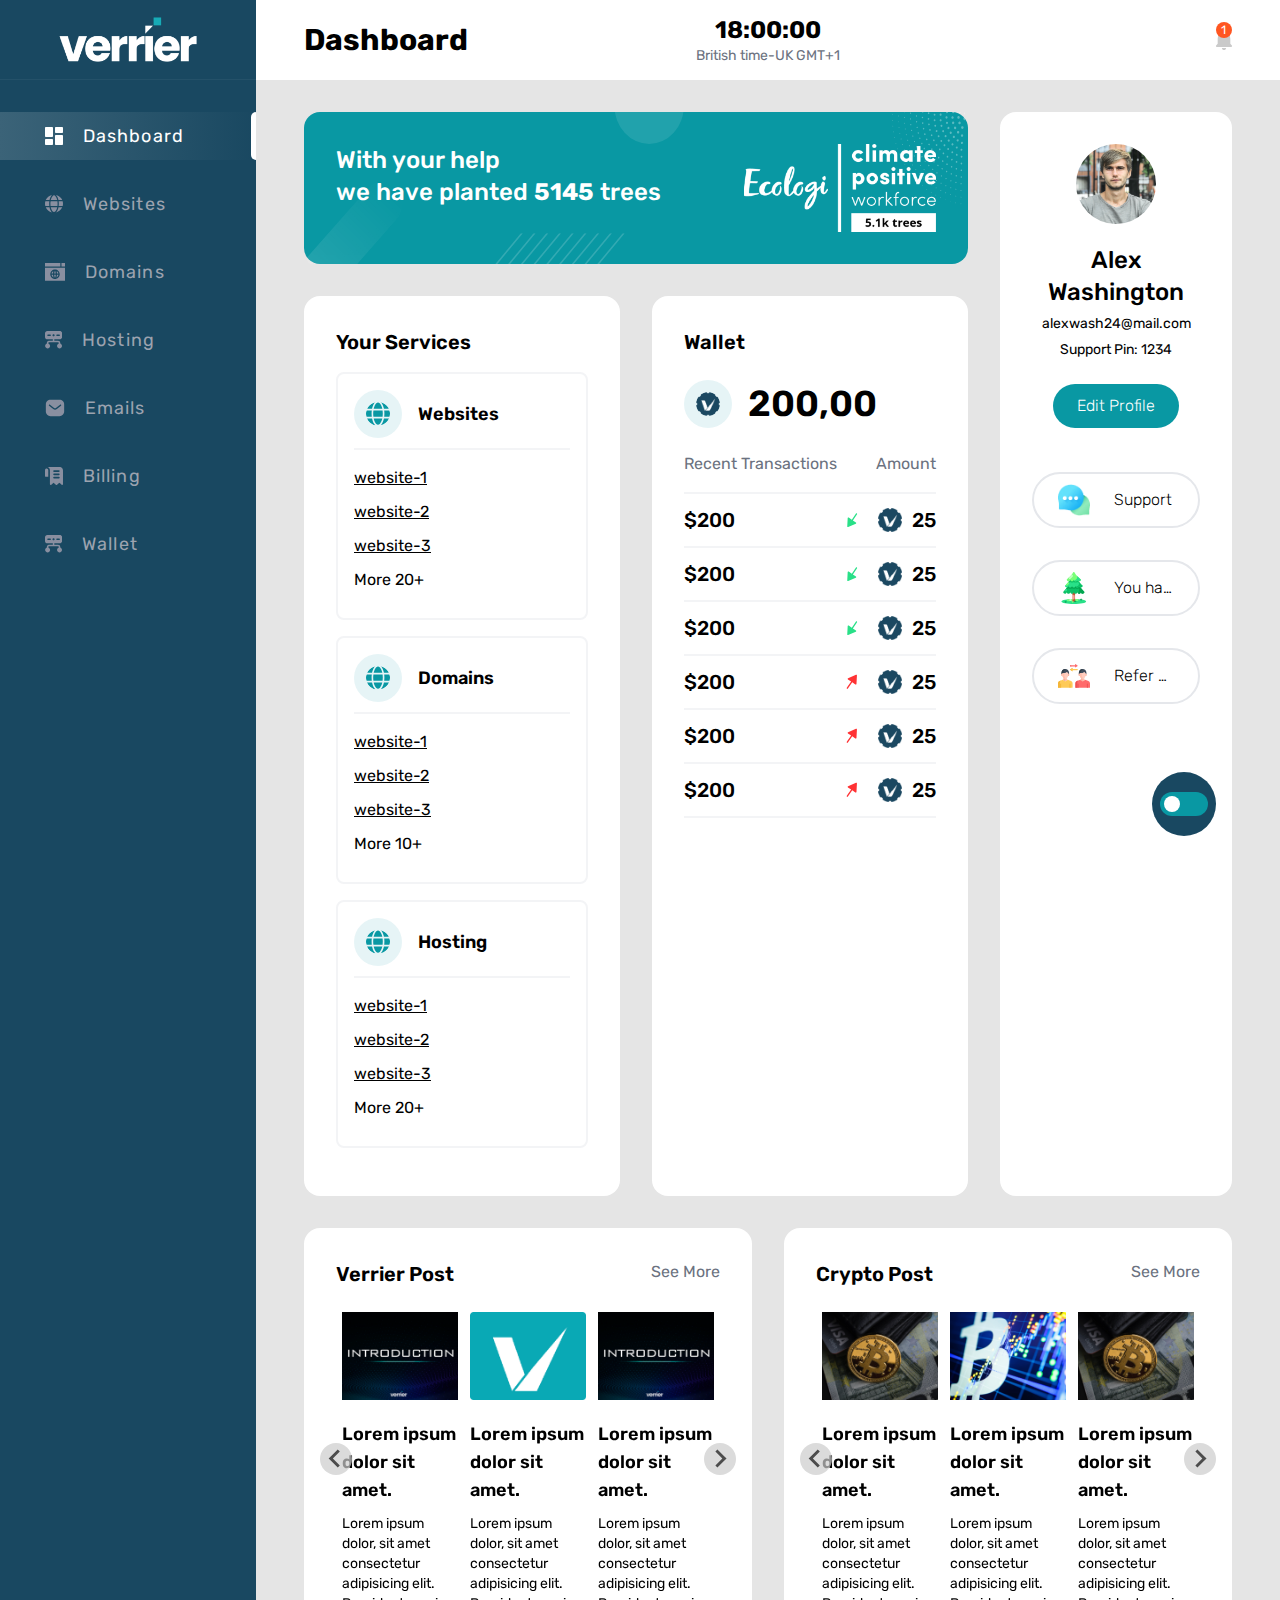
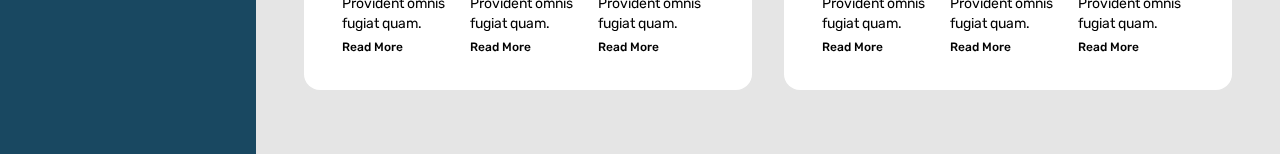
==== commit 3e4083b4: "Wallet page tab changes done and basic tasks done" ====
--- a/domains.html
+++ b/domains.html
@@ -34,8 +34,8 @@
                         </div>
                         <nav class="menu-items animate__animated animate__fadeIn">
                             <ul class="list-none">
-                                <li>
-                                    <a class="flex align-middle active" href="index.html">
+                                <li class="active">
+                                    <a class="flex align-middle" href="index.html">
                                         <svg viewBox="0 0 20 20" fill="none" xmlns="http://www.w3.org/2000/svg">
                                             <path
                                                 d="M1.11111 11.1111H7.77778C8.38889 11.1111 8.88889 10.6111 8.88889 10V1.11111C8.88889 0.5 8.38889 0 7.77778 0H1.11111C0.5 0 0 0.5 0 1.11111V10C0 10.6111 0.5 11.1111 1.11111 11.1111ZM1.11111 20H7.77778C8.38889 20 8.88889 19.5 8.88889 18.8889V14.4444C8.88889 13.8333 8.38889 13.3333 7.77778 13.3333H1.11111C0.5 13.3333 0 13.8333 0 14.4444V18.8889C0 19.5 0.5 20 1.11111 20ZM12.2222 20H18.8889C19.5 20 20 19.5 20 18.8889V10C20 9.38889 19.5 8.88889 18.8889 8.88889H12.2222C11.6111 8.88889 11.1111 9.38889 11.1111 10V18.8889C11.1111 19.5 11.6111 20 12.2222 20ZM11.1111 1.11111V5.55556C11.1111 6.16667 11.6111 6.66667 12.2222 6.66667H18.8889C19.5 6.66667 20 6.16667 20 5.55556V1.11111C20 0.5 19.5 0 18.8889 0H12.2222C11.6111 0 11.1111 0.5 11.1111 1.11111Z"
--- a/style.css
+++ b/style.css
@@ -0,0 +1,1559 @@
+/*! tailwindcss v2.2.17 | MIT License | https://tailwindcss.com */
+
+/*! modern-normalize v1.1.0 | MIT License | https://github.com/sindresorhus/modern-normalize */
+
+/*
+Document
+========
+*/
+
+/**
+Use a better box model (opinionated).
+*/
+
+*,
+::before,
+::after {
+  box-sizing: border-box;
+}
+
+/**
+Use a more readable tab size (opinionated).
+*/
+
+html {
+  -moz-tab-size: 4;
+  -o-tab-size: 4;
+     tab-size: 4;
+}
+
+/**
+1. Correct the line height in all browsers.
+2. Prevent adjustments of font size after orientation changes in iOS.
+*/
+
+html {
+  line-height: 1.15; /* 1 */
+  -webkit-text-size-adjust: 100%; /* 2 */
+}
+
+/*
+Sections
+========
+*/
+
+/**
+Remove the margin in all browsers.
+*/
+
+body {
+  margin: 0;
+}
+
+/**
+Improve consistency of default fonts in all browsers. (https://github.com/sindresorhus/modern-normalize/issues/3)
+*/
+
+body {
+  font-family:
+		system-ui,
+		-apple-system, /* Firefox supports this but not yet `system-ui` */
+		'Segoe UI',
+		Roboto,
+		Helvetica,
+		Arial,
+		sans-serif,
+		'Apple Color Emoji',
+		'Segoe UI Emoji';
+}
+
+/*
+Grouping content
+================
+*/
+
+/**
+1. Add the correct height in Firefox.
+2. Correct the inheritance of border color in Firefox. (https://bugzilla.mozilla.org/show_bug.cgi?id=190655)
+*/
+
+hr {
+  height: 0; /* 1 */
+  color: inherit; /* 2 */
+}
+
+/*
+Text-level semantics
+====================
+*/
+
+/**
+Add the correct text decoration in Chrome, Edge, and Safari.
+*/
+
+abbr[title] {
+  -webkit-text-decoration: underline dotted;
+          text-decoration: underline dotted;
+}
+
+/**
+Add the correct font weight in Edge and Safari.
+*/
+
+b,
+strong {
+  font-weight: bolder;
+}
+
+/**
+1. Improve consistency of default fonts in all browsers. (https://github.com/sindresorhus/modern-normalize/issues/3)
+2. Correct the odd 'em' font sizing in all browsers.
+*/
+
+code,
+kbd,
+samp,
+pre {
+  font-family:
+		ui-monospace,
+		SFMono-Regular,
+		Consolas,
+		'Liberation Mono',
+		Menlo,
+		monospace; /* 1 */
+  font-size: 1em; /* 2 */
+}
+
+/**
+Add the correct font size in all browsers.
+*/
+
+small {
+  font-size: 80%;
+}
+
+/**
+Prevent 'sub' and 'sup' elements from affecting the line height in all browsers.
+*/
+
+sub,
+sup {
+  font-size: 75%;
+  line-height: 0;
+  position: relative;
+  vertical-align: baseline;
+}
+
+sub {
+  bottom: -0.25em;
+}
+
+sup {
+  top: -0.5em;
+}
+
+/*
+Tabular data
+============
+*/
+
+/**
+1. Remove text indentation from table contents in Chrome and Safari. (https://bugs.chromium.org/p/chromium/issues/detail?id=999088, https://bugs.webkit.org/show_bug.cgi?id=201297)
+2. Correct table border color inheritance in all Chrome and Safari. (https://bugs.chromium.org/p/chromium/issues/detail?id=935729, https://bugs.webkit.org/show_bug.cgi?id=195016)
+*/
+
+table {
+  text-indent: 0; /* 1 */
+  border-color: inherit; /* 2 */
+}
+
+/*
+Forms
+=====
+*/
+
+/**
+1. Change the font styles in all browsers.
+2. Remove the margin in Firefox and Safari.
+*/
+
+button,
+input,
+optgroup,
+select,
+textarea {
+  font-family: inherit; /* 1 */
+  font-size: 100%; /* 1 */
+  line-height: 1.15; /* 1 */
+  margin: 0; /* 2 */
+}
+
+/**
+Remove the inheritance of text transform in Edge and Firefox.
+1. Remove the inheritance of text transform in Firefox.
+*/
+
+button,
+select { /* 1 */
+  text-transform: none;
+}
+
+/**
+Correct the inability to style clickable types in iOS and Safari.
+*/
+
+button,
+[type='button'] {
+  -webkit-appearance: button;
+}
+
+/**
+Remove the inner border and padding in Firefox.
+*/
+
+/**
+Restore the focus styles unset by the previous rule.
+*/
+
+/**
+Remove the additional ':invalid' styles in Firefox.
+See: https://github.com/mozilla/gecko-dev/blob/2f9eacd9d3d995c937b4251a5557d95d494c9be1/layout/style/res/forms.css#L728-L737
+*/
+
+/**
+Remove the padding so developers are not caught out when they zero out 'fieldset' elements in all browsers.
+*/
+
+legend {
+  padding: 0;
+}
+
+/**
+Add the correct vertical alignment in Chrome and Firefox.
+*/
+
+progress {
+  vertical-align: baseline;
+}
+
+/**
+Correct the cursor style of increment and decrement buttons in Safari.
+*/
+
+/**
+1. Correct the odd appearance in Chrome and Safari.
+2. Correct the outline style in Safari.
+*/
+
+/**
+Remove the inner padding in Chrome and Safari on macOS.
+*/
+
+/**
+1. Correct the inability to style clickable types in iOS and Safari.
+2. Change font properties to 'inherit' in Safari.
+*/
+
+/*
+Interactive
+===========
+*/
+
+/*
+Add the correct display in Chrome and Safari.
+*/
+
+summary {
+  display: list-item;
+}
+
+/**
+ * Manually forked from SUIT CSS Base: https://github.com/suitcss/base
+ * A thin layer on top of normalize.css that provides a starting point more
+ * suitable for web applications.
+ */
+
+/**
+ * Removes the default spacing and border for appropriate elements.
+ */
+
+blockquote,
+dl,
+dd,
+h1,
+h2,
+h3,
+h4,
+h5,
+h6,
+hr,
+figure,
+p,
+pre {
+  margin: 0;
+}
+
+button {
+  background-color: transparent;
+  background-image: none;
+}
+
+fieldset {
+  margin: 0;
+  padding: 0;
+}
+
+ol,
+ul {
+  list-style: none;
+  margin: 0;
+  padding: 0;
+}
+
+/**
+ * Tailwind custom reset styles
+ */
+
+/**
+ * 1. Use the user's configured `sans` font-family (with Tailwind's default
+ *    sans-serif font stack as a fallback) as a sane default.
+ * 2. Use Tailwind's default "normal" line-height so the user isn't forced
+ *    to override it to ensure consistency even when using the default theme.
+ */
+
+html {
+  font-family: ui-sans-serif, system-ui, -apple-system, BlinkMacSystemFont, "Segoe UI", Roboto, "Helvetica Neue", Arial, "Noto Sans", sans-serif, "Apple Color Emoji", "Segoe UI Emoji", "Segoe UI Symbol", "Noto Color Emoji"; /* 1 */
+  line-height: 1.5; /* 2 */
+}
+
+/**
+ * Inherit font-family and line-height from `html` so users can set them as
+ * a class directly on the `html` element.
+ */
+
+body {
+  font-family: inherit;
+  line-height: inherit;
+}
+
+/**
+ * 1. Prevent padding and border from affecting element width.
+ *
+ *    We used to set this in the html element and inherit from
+ *    the parent element for everything else. This caused issues
+ *    in shadow-dom-enhanced elements like <details> where the content
+ *    is wrapped by a div with box-sizing set to `content-box`.
+ *
+ *    https://github.com/mozdevs/cssremedy/issues/4
+ *
+ *
+ * 2. Allow adding a border to an element by just adding a border-width.
+ *
+ *    By default, the way the browser specifies that an element should have no
+ *    border is by setting it's border-style to `none` in the user-agent
+ *    stylesheet.
+ *
+ *    In order to easily add borders to elements by just setting the `border-width`
+ *    property, we change the default border-style for all elements to `solid`, and
+ *    use border-width to hide them instead. This way our `border` utilities only
+ *    need to set the `border-width` property instead of the entire `border`
+ *    shorthand, making our border utilities much more straightforward to compose.
+ *
+ *    https://github.com/tailwindcss/tailwindcss/pull/116
+ */
+
+*,
+::before,
+::after {
+  box-sizing: border-box; /* 1 */
+  border-width: 0; /* 2 */
+  border-style: solid; /* 2 */
+  border-color: currentColor; /* 2 */
+}
+
+/*
+ * Ensure horizontal rules are visible by default
+ */
+
+hr {
+  border-top-width: 1px;
+}
+
+/**
+ * Undo the `border-style: none` reset that Normalize applies to images so that
+ * our `border-{width}` utilities have the expected effect.
+ *
+ * The Normalize reset is unnecessary for us since we default the border-width
+ * to 0 on all elements.
+ *
+ * https://github.com/tailwindcss/tailwindcss/issues/362
+ */
+
+img {
+  border-style: solid;
+}
+
+textarea {
+  resize: vertical;
+}
+
+input::-moz-placeholder, textarea::-moz-placeholder {
+  opacity: 1;
+  color: #9ca3af;
+}
+
+input:-ms-input-placeholder, textarea:-ms-input-placeholder {
+  opacity: 1;
+  color: #9ca3af;
+}
+
+input::placeholder,
+textarea::placeholder {
+  opacity: 1;
+  color: #9ca3af;
+}
+
+button {
+  cursor: pointer;
+}
+
+/**
+ * Override legacy focus reset from Normalize with modern Firefox focus styles.
+ *
+ * This is actually an improvement over the new defaults in Firefox in our testing,
+ * as it triggers the better focus styles even for links, which still use a dotted
+ * outline in Firefox by default.
+ */
+
+table {
+  border-collapse: collapse;
+}
+
+h1,
+h2,
+h3,
+h4,
+h5,
+h6 {
+  font-size: inherit;
+  font-weight: inherit;
+}
+
+/**
+ * Reset links to optimize for opt-in styling instead of
+ * opt-out.
+ */
+
+a {
+  color: inherit;
+  text-decoration: inherit;
+}
+
+/**
+ * Reset form element properties that are easy to forget to
+ * style explicitly so you don't inadvertently introduce
+ * styles that deviate from your design system. These styles
+ * supplement a partial reset that is already applied by
+ * normalize.css.
+ */
+
+button,
+input,
+optgroup,
+select,
+textarea {
+  padding: 0;
+  line-height: inherit;
+  color: inherit;
+}
+
+/**
+ * Use the configured 'mono' font family for elements that
+ * are expected to be rendered with a monospace font, falling
+ * back to the system monospace stack if there is no configured
+ * 'mono' font family.
+ */
+
+pre,
+code,
+kbd,
+samp {
+  font-family: ui-monospace, SFMono-Regular, Menlo, Monaco, Consolas, "Liberation Mono", "Courier New", monospace;
+}
+
+/**
+ * 1. Make replaced elements `display: block` by default as that's
+ *    the behavior you want almost all of the time. Inspired by
+ *    CSS Remedy, with `svg` added as well.
+ *
+ *    https://github.com/mozdevs/cssremedy/issues/14
+ * 
+ * 2. Add `vertical-align: middle` to align replaced elements more
+ *    sensibly by default when overriding `display` by adding a
+ *    utility like `inline`.
+ *
+ *    This can trigger a poorly considered linting error in some
+ *    tools but is included by design.
+ * 
+ *    https://github.com/jensimmons/cssremedy/issues/14#issuecomment-634934210
+ */
+
+img,
+svg,
+video,
+canvas,
+audio,
+iframe,
+embed,
+object {
+  display: block; /* 1 */
+  vertical-align: middle; /* 2 */
+}
+
+/**
+ * Constrain images and videos to the parent width and preserve
+ * their intrinsic aspect ratio.
+ *
+ * https://github.com/mozdevs/cssremedy/issues/14
+ */
+
+img,
+video {
+  max-width: 100%;
+  height: auto;
+}
+
+/**
+ * Ensure the default browser behavior of the `hidden` attribute.
+ */
+
+[hidden] {
+  display: none;
+}
+
+*, ::before, ::after {
+  --tw-border-opacity: 1;
+  border-color: rgba(229, 231, 235, var(--tw-border-opacity));
+}
+
+#dark-mode-input:checked ~ label .dark-mode-btn {
+  --tw-translate-x: 1.5rem;
+}
+
+.fixed {
+  position: fixed;
+}
+
+.absolute {
+  position: absolute;
+}
+
+.relative {
+  position: relative;
+}
+
+.top-0 {
+  top: 0px;
+}
+
+.top-5 {
+  top: 1.25rem;
+}
+
+.right-0 {
+  right: 0px;
+}
+
+.right-8 {
+  right: 2rem;
+}
+
+.bottom-8 {
+  bottom: 2rem;
+}
+
+.z-30 {
+  z-index: 30;
+}
+
+.mx-2 {
+  margin-left: 0.5rem;
+  margin-right: 0.5rem;
+}
+
+.mx-4 {
+  margin-left: 1rem;
+  margin-right: 1rem;
+}
+
+.mx-auto {
+  margin-left: auto;
+  margin-right: auto;
+}
+
+.mx-2\.5 {
+  margin-left: 0.625rem;
+  margin-right: 0.625rem;
+}
+
+.my-4 {
+  margin-top: 1rem;
+  margin-bottom: 1rem;
+}
+
+.my-6 {
+  margin-top: 1.5rem;
+  margin-bottom: 1.5rem;
+}
+
+.my-8 {
+  margin-top: 2rem;
+  margin-bottom: 2rem;
+}
+
+.my-12 {
+  margin-top: 3rem;
+  margin-bottom: 3rem;
+}
+
+.mt-1 {
+  margin-top: 0.25rem;
+}
+
+.mt-2 {
+  margin-top: 0.5rem;
+}
+
+.mt-3 {
+  margin-top: 0.75rem;
+}
+
+.mt-4 {
+  margin-top: 1rem;
+}
+
+.mt-5 {
+  margin-top: 1.25rem;
+}
+
+.mt-6 {
+  margin-top: 1.5rem;
+}
+
+.mt-8 {
+  margin-top: 2rem;
+}
+
+.mt-11 {
+  margin-top: 2.75rem;
+}
+
+.mt-1\.5 {
+  margin-top: 0.375rem;
+}
+
+.-mt-2 {
+  margin-top: -0.5rem;
+}
+
+.mr-0 {
+  margin-right: 0px;
+}
+
+.mr-2 {
+  margin-right: 0.5rem;
+}
+
+.mr-3 {
+  margin-right: 0.75rem;
+}
+
+.mr-4 {
+  margin-right: 1rem;
+}
+
+.mr-6 {
+  margin-right: 1.5rem;
+}
+
+.mr-8 {
+  margin-right: 2rem;
+}
+
+.mr-auto {
+  margin-right: auto;
+}
+
+.mb-2 {
+  margin-bottom: 0.5rem;
+}
+
+.mb-3 {
+  margin-bottom: 0.75rem;
+}
+
+.mb-4 {
+  margin-bottom: 1rem;
+}
+
+.mb-6 {
+  margin-bottom: 1.5rem;
+}
+
+.mb-8 {
+  margin-bottom: 2rem;
+}
+
+.mb-16 {
+  margin-bottom: 4rem;
+}
+
+.mb-2\.5 {
+  margin-bottom: 0.625rem;
+}
+
+.ml-0 {
+  margin-left: 0px;
+}
+
+.ml-4 {
+  margin-left: 1rem;
+}
+
+.ml-auto {
+  margin-left: auto;
+}
+
+.block {
+  display: block;
+}
+
+.inline-block {
+  display: inline-block;
+}
+
+.flex {
+  display: flex;
+}
+
+.table {
+  display: table;
+}
+
+.grid {
+  display: grid;
+}
+
+.hidden {
+  display: none;
+}
+
+.h-4 {
+  height: 1rem;
+}
+
+.h-6 {
+  height: 1.5rem;
+}
+
+.h-8 {
+  height: 2rem;
+}
+
+.h-10 {
+  height: 2.5rem;
+}
+
+.h-12 {
+  height: 3rem;
+}
+
+.h-16 {
+  height: 4rem;
+}
+
+.h-20 {
+  height: 5rem;
+}
+
+.h-full {
+  height: 100%;
+}
+
+.min-h-screen {
+  min-height: 100vh;
+}
+
+.w-0 {
+  width: 0px;
+}
+
+.w-4 {
+  width: 1rem;
+}
+
+.w-6 {
+  width: 1.5rem;
+}
+
+.w-8 {
+  width: 2rem;
+}
+
+.w-9 {
+  width: 2.25rem;
+}
+
+.w-10 {
+  width: 2.5rem;
+}
+
+.w-12 {
+  width: 3rem;
+}
+
+.w-16 {
+  width: 4rem;
+}
+
+.w-20 {
+  width: 5rem;
+}
+
+.w-36 {
+  width: 9rem;
+}
+
+.w-40 {
+  width: 10rem;
+}
+
+.w-52 {
+  width: 13rem;
+}
+
+.w-1\/2 {
+  width: 50%;
+}
+
+.w-1\/12 {
+  width: 8.333333%;
+}
+
+.w-11\/12 {
+  width: 91.666667%;
+}
+
+.w-full {
+  width: 100%;
+}
+
+.max-w-full {
+  max-width: 100%;
+}
+
+.flex-shrink-0 {
+  flex-shrink: 0;
+}
+
+.transform {
+  --tw-translate-x: 0;
+  --tw-translate-y: 0;
+  --tw-rotate: 0;
+  --tw-skew-x: 0;
+  --tw-skew-y: 0;
+  --tw-scale-x: 1;
+  --tw-scale-y: 1;
+  transform: translateX(var(--tw-translate-x)) translateY(var(--tw-translate-y)) rotate(var(--tw-rotate)) skewX(var(--tw-skew-x)) skewY(var(--tw-skew-y)) scaleX(var(--tw-scale-x)) scaleY(var(--tw-scale-y));
+}
+
+@-webkit-keyframes spin {
+  to {
+    transform: rotate(360deg);
+  }
+}
+
+@keyframes spin {
+  to {
+    transform: rotate(360deg);
+  }
+}
+
+@-webkit-keyframes ping {
+  75%, 100% {
+    transform: scale(2);
+    opacity: 0;
+  }
+}
+
+@keyframes ping {
+  75%, 100% {
+    transform: scale(2);
+    opacity: 0;
+  }
+}
+
+@-webkit-keyframes pulse {
+  50% {
+    opacity: .5;
+  }
+}
+
+@keyframes pulse {
+  50% {
+    opacity: .5;
+  }
+}
+
+@-webkit-keyframes bounce {
+  0%, 100% {
+    transform: translateY(-25%);
+    -webkit-animation-timing-function: cubic-bezier(0.8,0,1,1);
+            animation-timing-function: cubic-bezier(0.8,0,1,1);
+  }
+
+  50% {
+    transform: none;
+    -webkit-animation-timing-function: cubic-bezier(0,0,0.2,1);
+            animation-timing-function: cubic-bezier(0,0,0.2,1);
+  }
+}
+
+@keyframes bounce {
+  0%, 100% {
+    transform: translateY(-25%);
+    -webkit-animation-timing-function: cubic-bezier(0.8,0,1,1);
+            animation-timing-function: cubic-bezier(0.8,0,1,1);
+  }
+
+  50% {
+    transform: none;
+    -webkit-animation-timing-function: cubic-bezier(0,0,0.2,1);
+            animation-timing-function: cubic-bezier(0,0,0.2,1);
+  }
+}
+
+.cursor-pointer {
+  cursor: pointer;
+}
+
+.list-none {
+  list-style-type: none;
+}
+
+.grid-cols-1 {
+  grid-template-columns: repeat(1, minmax(0, 1fr));
+}
+
+.grid-cols-5 {
+  grid-template-columns: repeat(5, minmax(0, 1fr));
+}
+
+.flex-col {
+  flex-direction: column;
+}
+
+.flex-col-reverse {
+  flex-direction: column-reverse;
+}
+
+.flex-wrap {
+  flex-wrap: wrap;
+}
+
+.items-center {
+  align-items: center;
+}
+
+.justify-center {
+  justify-content: center;
+}
+
+.justify-between {
+  justify-content: space-between;
+}
+
+.gap-8 {
+  gap: 2rem;
+}
+
+.overflow-x-hidden {
+  overflow-x: hidden;
+}
+
+.truncate {
+  overflow: hidden;
+  text-overflow: ellipsis;
+  white-space: nowrap;
+}
+
+.rounded-lg {
+  border-radius: 0.5rem;
+}
+
+.rounded-2xl {
+  border-radius: 1rem;
+}
+
+.rounded-full {
+  border-radius: 9999px;
+}
+
+.border-2 {
+  border-width: 2px;
+}
+
+.border {
+  border-width: 1px;
+}
+
+.border-b-2 {
+  border-bottom-width: 2px;
+}
+
+.border-solid {
+  border-style: solid;
+}
+
+.border-transparent {
+  border-color: transparent;
+}
+
+.border-gray-100 {
+  --tw-border-opacity: 1;
+  border-color: rgba(243, 244, 246, var(--tw-border-opacity));
+}
+
+.border-gray-200 {
+  --tw-border-opacity: 1;
+  border-color: rgba(229, 231, 235, var(--tw-border-opacity));
+}
+
+.dark .dark\:border-gray-400 {
+  --tw-border-opacity: 1;
+  border-color: rgba(156, 163, 175, var(--tw-border-opacity));
+}
+
+.bg-site-blue {
+  --tw-bg-opacity: 1;
+  background-color: rgba(25, 72, 97, var(--tw-bg-opacity));
+}
+
+.bg-gray {
+  --tw-bg-opacity: 1;
+  background-color: rgba(140, 163, 176, var(--tw-bg-opacity));
+}
+
+.bg-white {
+  --tw-bg-opacity: 1;
+  background-color: rgba(255, 255, 255, var(--tw-bg-opacity));
+}
+
+.bg-light-green {
+  background-color: rgba(9, 152, 163, 0.1);
+}
+
+.bg-green {
+  --tw-bg-opacity: 1;
+  background-color: rgba(9, 152, 163, var(--tw-bg-opacity));
+}
+
+.bg-red {
+  --tw-bg-opacity: 1;
+  background-color: rgba(255, 86, 33, var(--tw-bg-opacity));
+}
+
+.bg-thin-gray {
+  --tw-bg-opacity: 1;
+  background-color: rgba(247, 247, 247, var(--tw-bg-opacity));
+}
+
+.dark .dark\:bg-site-blue {
+  --tw-bg-opacity: 1;
+  background-color: rgba(25, 72, 97, var(--tw-bg-opacity));
+}
+
+.dark .dark\:bg-light-gray {
+  background-color: rgba(255, 255, 255, 0.07);
+}
+
+.dark .dark\:bg-white {
+  --tw-bg-opacity: 1;
+  background-color: rgba(255, 255, 255, var(--tw-bg-opacity));
+}
+
+.dark .dark\:bg-deep-black {
+  --tw-bg-opacity: 1;
+  background-color: rgba(12, 13, 27, var(--tw-bg-opacity));
+}
+
+.dark .dark\:bg-dark-black {
+  --tw-bg-opacity: 1;
+  background-color: rgba(14, 14, 35, var(--tw-bg-opacity));
+}
+
+.dark .dark\:bg-body-black {
+  --tw-bg-opacity: 1;
+  background-color: rgba(10, 10, 19, var(--tw-bg-opacity));
+}
+
+.dark .dark\:bg-green {
+  --tw-bg-opacity: 1;
+  background-color: rgba(9, 152, 163, var(--tw-bg-opacity));
+}
+
+.p-0 {
+  padding: 0px;
+}
+
+.p-1 {
+  padding: 0.25rem;
+}
+
+.p-2 {
+  padding: 0.5rem;
+}
+
+.p-3 {
+  padding: 0.75rem;
+}
+
+.p-4 {
+  padding: 1rem;
+}
+
+.p-6 {
+  padding: 1.5rem;
+}
+
+.p-8 {
+  padding: 2rem;
+}
+
+.px-1 {
+  padding-left: 0.25rem;
+  padding-right: 0.25rem;
+}
+
+.px-3 {
+  padding-left: 0.75rem;
+  padding-right: 0.75rem;
+}
+
+.px-6 {
+  padding-left: 1.5rem;
+  padding-right: 1.5rem;
+}
+
+.px-8 {
+  padding-left: 2rem;
+  padding-right: 2rem;
+}
+
+.px-1\.5 {
+  padding-left: 0.375rem;
+  padding-right: 0.375rem;
+}
+
+.py-2 {
+  padding-top: 0.5rem;
+  padding-bottom: 0.5rem;
+}
+
+.py-4 {
+  padding-top: 1rem;
+  padding-bottom: 1rem;
+}
+
+.py-2\.5 {
+  padding-top: 0.625rem;
+  padding-bottom: 0.625rem;
+}
+
+.pt-8 {
+  padding-top: 2rem;
+}
+
+.pr-2 {
+  padding-right: 0.5rem;
+}
+
+.pb-2 {
+  padding-bottom: 0.5rem;
+}
+
+.pb-4 {
+  padding-bottom: 1rem;
+}
+
+.pb-2\.5 {
+  padding-bottom: 0.625rem;
+}
+
+.text-left {
+  text-align: left;
+}
+
+.text-center {
+  text-align: center;
+}
+
+.align-middle {
+  vertical-align: middle;
+}
+
+.text-xs {
+  font-size: 0.75rem;
+  line-height: 1rem;
+}
+
+.text-sm {
+  font-size: 0.875rem;
+  line-height: 1.25rem;
+}
+
+.text-base {
+  font-size: 1rem;
+  line-height: 1.5rem;
+}
+
+.text-lg {
+  font-size: 1.125rem;
+  line-height: 1.75rem;
+}
+
+.text-xl {
+  font-size: 1.25rem;
+  line-height: 1.75rem;
+}
+
+.text-2xl {
+  font-size: 1.5rem;
+  line-height: 2rem;
+}
+
+.text-3xl {
+  font-size: 1.875rem;
+  line-height: 2.25rem;
+}
+
+.text-4xl {
+  font-size: 2.25rem;
+  line-height: 2.5rem;
+}
+
+.font-light {
+  font-weight: 300;
+}
+
+.font-normal {
+  font-weight: 400;
+}
+
+.font-medium {
+  font-weight: 500;
+}
+
+.font-semibold {
+  font-weight: 600;
+}
+
+.font-bold {
+  font-weight: 700;
+}
+
+.text-black {
+  --tw-text-opacity: 1;
+  color: rgba(0, 0, 0, var(--tw-text-opacity));
+}
+
+.text-white {
+  --tw-text-opacity: 1;
+  color: rgba(255, 255, 255, var(--tw-text-opacity));
+}
+
+.text-gray-400 {
+  --tw-text-opacity: 1;
+  color: rgba(156, 163, 175, var(--tw-text-opacity));
+}
+
+.text-gray-500 {
+  --tw-text-opacity: 1;
+  color: rgba(107, 114, 128, var(--tw-text-opacity));
+}
+
+.text-gray-700 {
+  --tw-text-opacity: 1;
+  color: rgba(55, 65, 81, var(--tw-text-opacity));
+}
+
+.text-green-400 {
+  --tw-text-opacity: 1;
+  color: rgba(52, 211, 153, var(--tw-text-opacity));
+}
+
+.dark .dark\:text-black {
+  --tw-text-opacity: 1;
+  color: rgba(0, 0, 0, var(--tw-text-opacity));
+}
+
+.dark .dark\:text-gray-200 {
+  --tw-text-opacity: 1;
+  color: rgba(229, 231, 235, var(--tw-text-opacity));
+}
+
+.dark .dark\:text-green-400 {
+  --tw-text-opacity: 1;
+  color: rgba(52, 211, 153, var(--tw-text-opacity));
+}
+
+*, ::before, ::after {
+  --tw-shadow: 0 0 #0000;
+}
+
+.focus\:outline-none:focus {
+  outline: 2px solid transparent;
+  outline-offset: 2px;
+}
+
+*, ::before, ::after {
+  --tw-ring-inset: var(--tw-empty,/*!*/ /*!*/);
+  --tw-ring-offset-width: 0px;
+  --tw-ring-offset-color: #fff;
+  --tw-ring-color: rgba(59, 130, 246, 0.5);
+  --tw-ring-offset-shadow: 0 0 #0000;
+  --tw-ring-shadow: 0 0 #0000;
+}
+
+.duration-300 {
+  transition-duration: 300ms;
+}
+
+.ease-in-out {
+  transition-timing-function: cubic-bezier(0.4, 0, 0.2, 1);
+}
+
+@media (min-width: 640px) {
+  .sm\:mx-6 {
+    margin-left: 1.5rem;
+    margin-right: 1.5rem;
+  }
+
+  .sm\:mt-0 {
+    margin-top: 0px;
+  }
+
+  .sm\:mr-0 {
+    margin-right: 0px;
+  }
+
+  .sm\:mb-0 {
+    margin-bottom: 0px;
+  }
+
+  .sm\:ml-8 {
+    margin-left: 2rem;
+  }
+
+  .sm\:flex-row {
+    flex-direction: row;
+  }
+}
+
+@media (min-width: 768px) {
+  .md\:right-16 {
+    right: 4rem;
+  }
+
+  .md\:bottom-16 {
+    bottom: 4rem;
+  }
+
+  .md\:mt-0 {
+    margin-top: 0px;
+  }
+
+  .md\:mr-4 {
+    margin-right: 1rem;
+  }
+
+  .md\:mr-6 {
+    margin-right: 1.5rem;
+  }
+
+  .md\:mb-0 {
+    margin-bottom: 0px;
+  }
+
+  .md\:ml-4 {
+    margin-left: 1rem;
+  }
+
+  .md\:ml-16 {
+    margin-left: 4rem;
+  }
+
+  .md\:w-48 {
+    width: 12rem;
+  }
+
+  .md\:w-1\/2 {
+    width: 50%;
+  }
+
+  .md\:grid-cols-3 {
+    grid-template-columns: repeat(3, minmax(0, 1fr));
+  }
+
+  .md\:flex-row {
+    flex-direction: row;
+  }
+
+  .md\:justify-around {
+    justify-content: space-around;
+  }
+
+  .md\:px-2 {
+    padding-left: 0.5rem;
+    padding-right: 0.5rem;
+  }
+
+  .md\:px-2\.5 {
+    padding-left: 0.625rem;
+    padding-right: 0.625rem;
+  }
+
+  .md\:text-base {
+    font-size: 1rem;
+    line-height: 1.5rem;
+  }
+
+  .md\:text-2xl {
+    font-size: 1.5rem;
+    line-height: 2rem;
+  }
+}
+
+@media (min-width: 1024px) {
+  .lg\:mx-12 {
+    margin-left: 3rem;
+    margin-right: 3rem;
+  }
+
+  .lg\:mt-0 {
+    margin-top: 0px;
+  }
+
+  .lg\:mr-0 {
+    margin-right: 0px;
+  }
+
+  .lg\:ml-auto {
+    margin-left: auto;
+  }
+
+  .lg\:block {
+    display: block;
+  }
+
+  .lg\:flex {
+    display: flex;
+  }
+
+  .lg\:hidden {
+    display: none;
+  }
+
+  .lg\:w-64 {
+    width: 16rem;
+  }
+
+  .lg\:w-1\/2 {
+    width: 50%;
+  }
+
+  .lg\:w-2\/12 {
+    width: 16.666667%;
+  }
+
+  .lg\:w-10\/12 {
+    width: 83.333333%;
+  }
+
+  .lg\:max-w-6xl {
+    max-width: 72rem;
+  }
+
+  .lg\:grid-cols-3 {
+    grid-template-columns: repeat(3, minmax(0, 1fr));
+  }
+
+  .lg\:flex-row {
+    flex-direction: row;
+  }
+
+  .lg\:bg-white {
+    --tw-bg-opacity: 1;
+    background-color: rgba(255, 255, 255, var(--tw-bg-opacity));
+  }
+
+  .lg\:p-8 {
+    padding: 2rem;
+  }
+
+  .lg\:px-12 {
+    padding-left: 3rem;
+    padding-right: 3rem;
+  }
+
+  .lg\:text-2xl {
+    font-size: 1.5rem;
+    line-height: 2rem;
+  }
+}
+
+@media (min-width: 1280px) {
+  .xl\:mx-auto {
+    margin-left: auto;
+    margin-right: auto;
+  }
+
+  .xl\:mt-5 {
+    margin-top: 1.25rem;
+  }
+
+  .xl\:mb-0 {
+    margin-bottom: 0px;
+  }
+
+  .xl\:ml-0 {
+    margin-left: 0px;
+  }
+
+  .xl\:block {
+    display: block;
+  }
+
+  .xl\:w-1\/4 {
+    width: 25%;
+  }
+
+  .xl\:w-3\/4 {
+    width: 75%;
+  }
+
+  .xl\:grid-cols-2 {
+    grid-template-columns: repeat(2, minmax(0, 1fr));
+  }
+
+  .xl\:flex-row {
+    flex-direction: row;
+  }
+
+  .xl\:text-center {
+    text-align: center;
+  }
+}
+
+@media (min-width: 1536px) {
+}--- a/inc/custom.style.css
+++ b/inc/custom.style.css
@@ -183,7 +183,86 @@
     overflow-x: hidden;
 }
 
-/** Waller page styles **/
+/** Wallet page styles **/
+
+/* Tab Design */
+
+#wallet-tab-header li {
+    position: relative
+}
+
+#wallet-tab-header li.active::after {
+    position: absolute;
+    left: 0;
+    top: 28px;
+    content: '';
+    width: 100%;
+    height: 2px;
+    background: #194861;
+}
+
+.dark #wallet-tab-header li.active::after {
+    background: #fbfbfb;
+}
+
+#wallet-tab-body .tab-item {
+    display: none;
+}
+
+#wallet-tab-body .tab-item.active {
+    display: block;
+}
+
+.token-copy-area {
+    margin: 10px;
+}
+
+#ver-token {
+    width: 95%;
+    text-align: center;
+    background: transparent;
+    border: none;
+    outline: none;
+}
+
+#ver-token:focus {
+    border: none;
+    outline: none;
+}
+
+#ver-token-btn2 {
+    display: none;
+}
+
+.mail-chain-container a {
+    color: #0998A3;
+}
+
+.satus-icon {
+    width: 12px;
+    height: 12px;
+    border-radius: 50%;
+    background: #29E088;
+    margin-left: 12px;
+}
+
+#ver-token-select {
+    border: none;
+    outline: none;
+    background: transparent;
+}
+
+#ver-token-select:focus {
+    border: none;
+    outline: none;
+}
+
+#send-money-copy-done,
+#send-money-paste-done {
+    display: none;
+}
+
+/* Deposite History */
 
 .table-scroll {
     overflow-x: auto;
